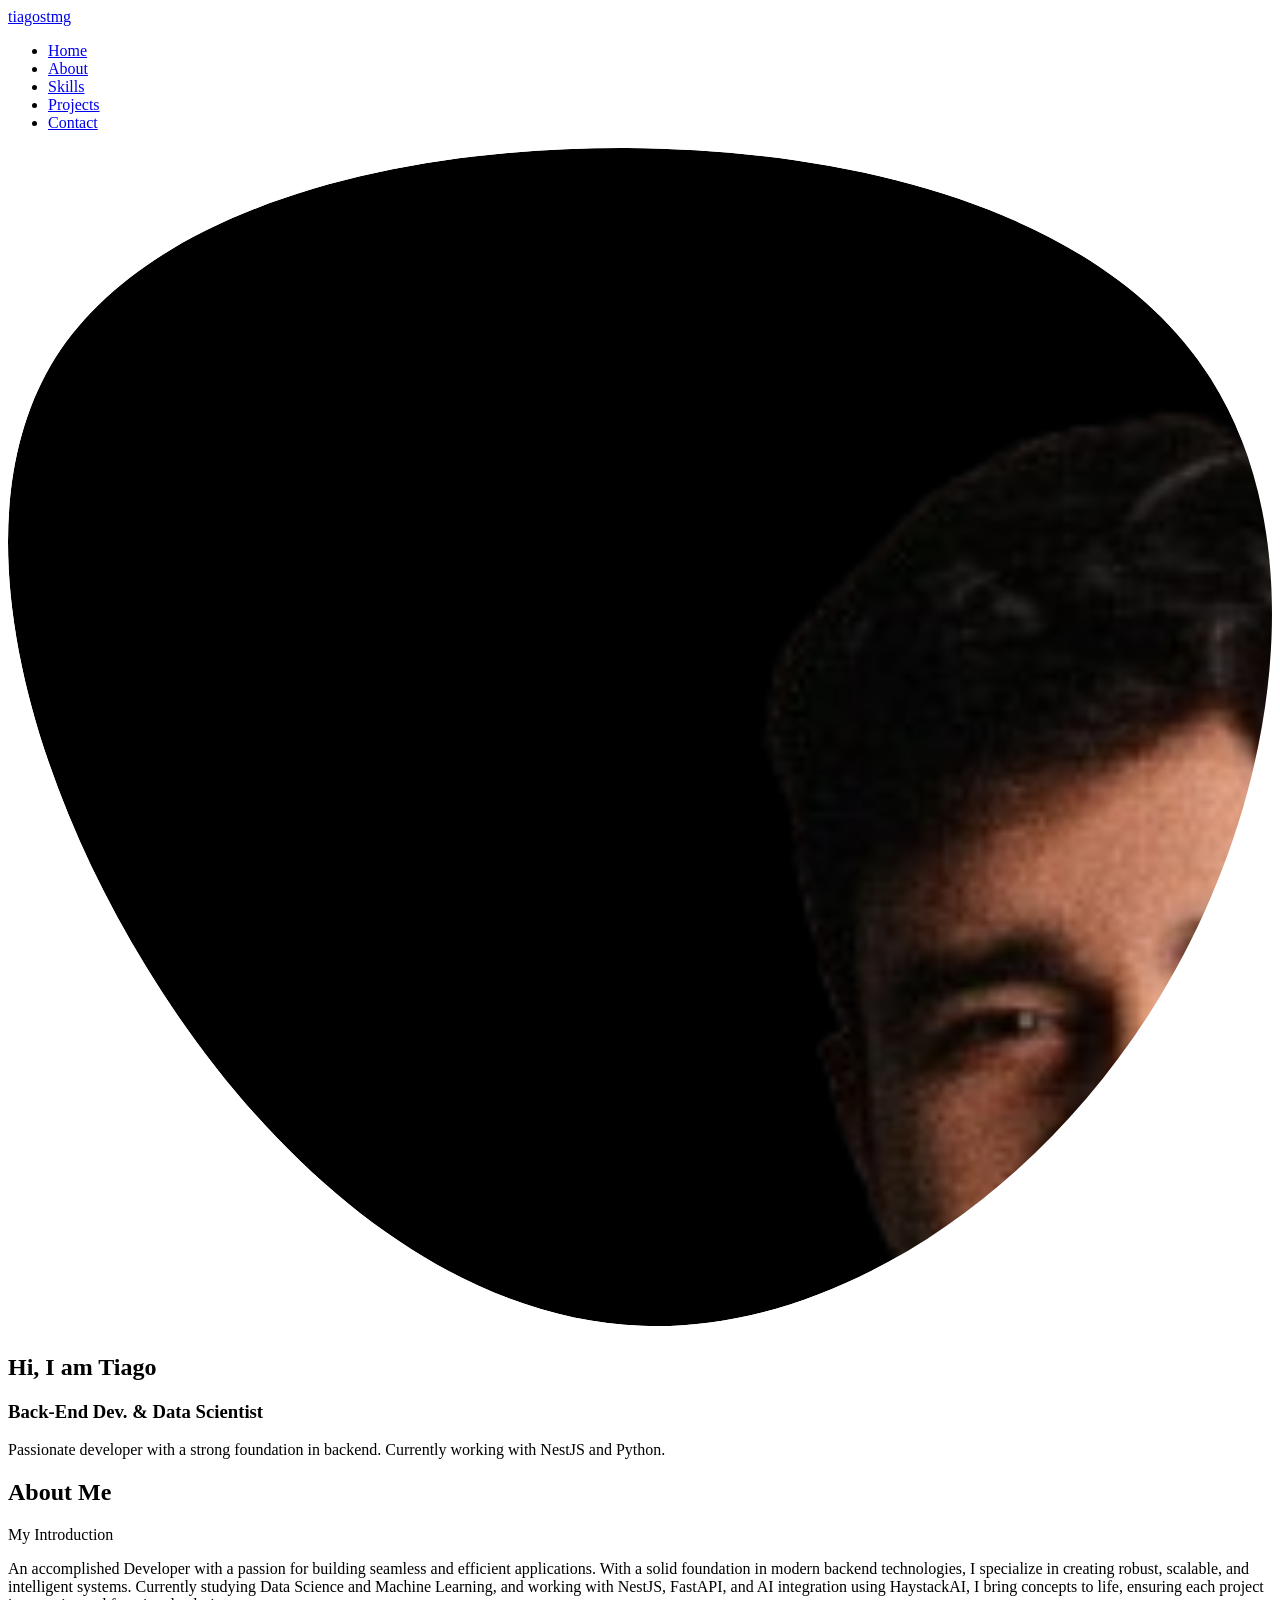
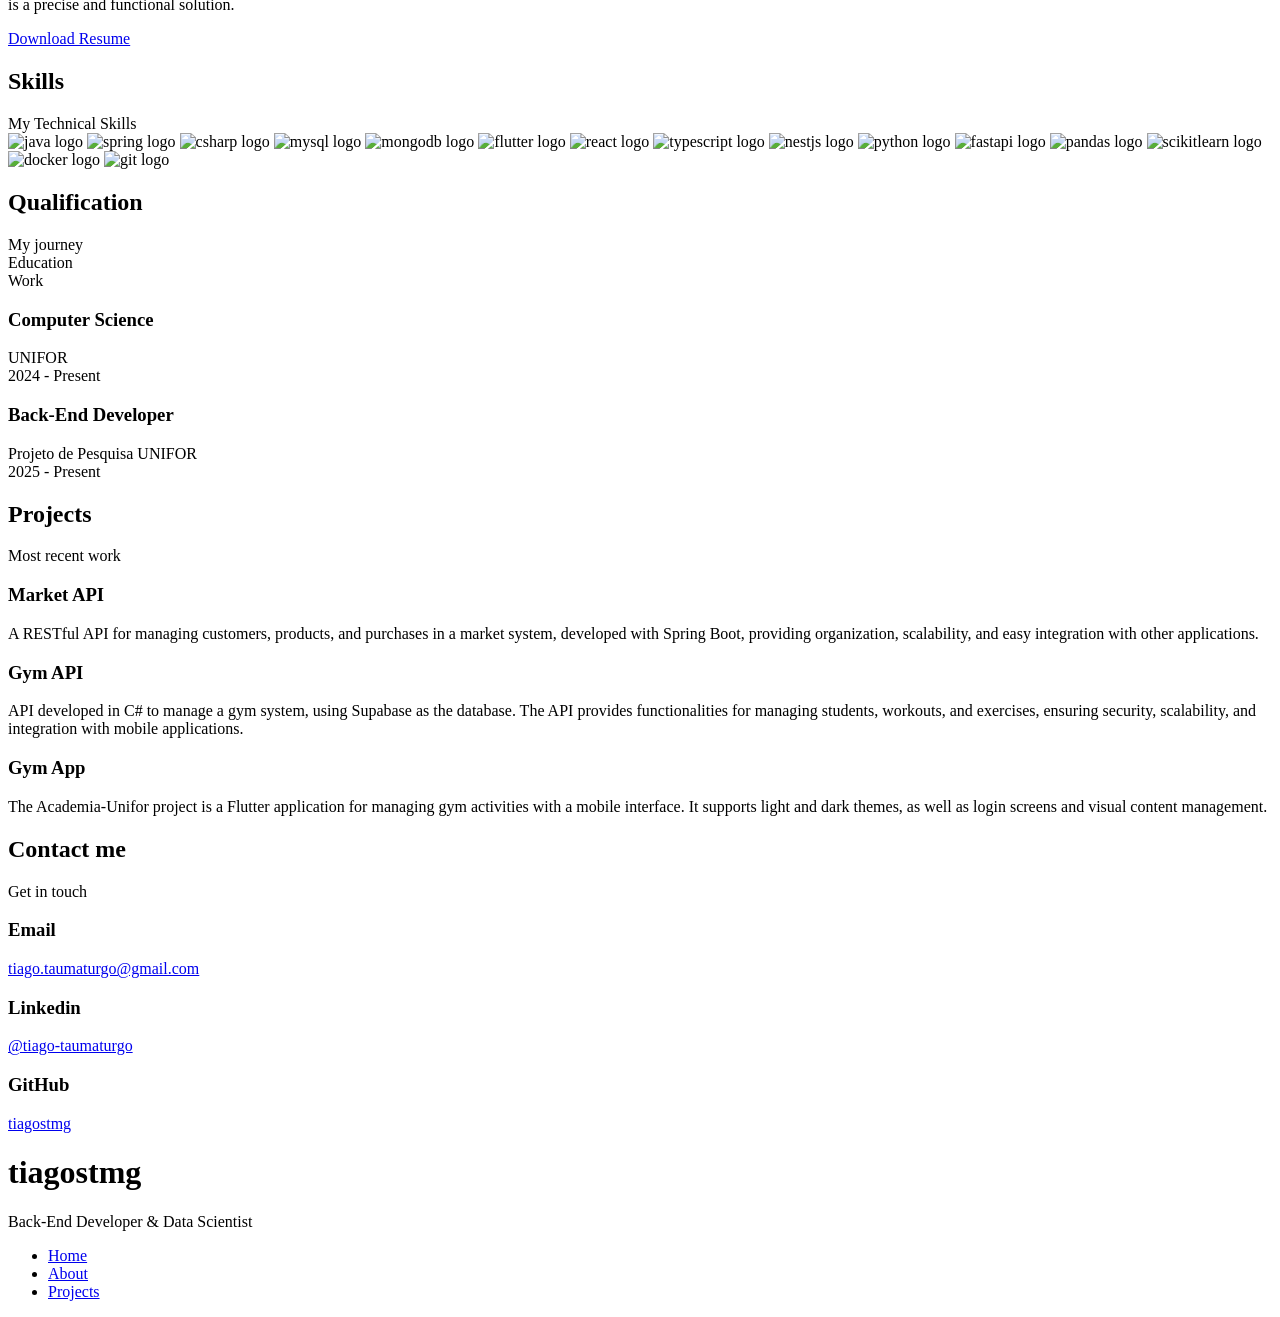
==== index.html @ a0575108 "." ====
<!DOCTYPE html>
<html lang="en">
  <head>
    <meta charset="UTF-8" />
    <meta name="viewport" content="width=device-width, initial-scale=1.0" />
    <title>Tiago Taumaturgo</title>
    <link rel="stylesheet" href="Libraries/swiper-bundle.min.css" />
    <link rel="stylesheet" href="css/style.css" />
    <link rel="icon" type="image/png" href="Assets/favicon-32x32.png" />
  </head>
  <body>
    <!-- header  -->
    <header class="header" id="header">
      <nav class="nav container">
        <a href="#" class="nav-logo">tiagostmg</a>

        <div class="nav-menu" id="nav-menu">
          <ul class="nav-list grid">
            <li class="nav-item">
              <a href="#home" class="nav-link">
                <div class="w-21-6">
                  <i class="fa-solid fa-house nav-icon"> </i>
                </div>

                Home</a
              >
            </li>
            <li class="nav-item">
              <a href="#about" class="nav-link">
                <div class="w-21-6">
                  <i class="fa-solid fa-user nav-icon"> </i>
                </div>

                About</a
              >
            </li>
            <li class="nav-item">
              <a href="#skills" class="nav-link">
                <div class="w-21-6">
                  <i class="fa-solid fa-file nav-icon"> </i>
                </div>

                Skills</a
              >
            </li>
            <li class="nav-item">
              <a href="#portfolio" class="nav-link">
                <div class="w-21-6">
                  <i class="fa-solid fa-image nav-icon"></i>
                </div>
                Projects</a
              >
            </li>
            <li class="nav-item">
              <a href="#contact" class="nav-link">
                <div class="w-21-6">
                  <i class="fa-solid fa-message nav-icon"></i>
                </div>
                Contact</a
              >
            </li>
          </ul>
          <i class="fa-solid fa-xmark nav-close" id="nav-close"></i>
        </div>

        <div class="nav-btns">
          <!-- theme btn  -->
          <div class="w-20-h-20">
            <i class="fa-regular fa-moon change-theme" id="theme-button"></i>
          </div>

          <div class="nav-toggle" id="nav-toggle">
            <i class="fa-solid fa-bars"></i>
          </div>
        </div>
      </nav>
    </header>

    <main class="main">
      <section class="home section" id="home">
        <div class="home-container container grid">
          <div class="home-content grid">
            <div class="home-social">
              <a
                href="https://www.linkedin.com/in/tiago-taumaturgo"
                target="_blank"
                class="home-social-icon"
              >
                <i class="fa-brands fa-linkedin-in"></i>
              </a>
              <!-- <a
                href="https://www.instagram.com/codehype_/"
                target="_blank"
                class="home-social-icon"
              >
                <i class="fa-brands fa-instagram"></i>
              </a> -->
              <a
                href="https://github.com/tiagostmg"
                target="_blank"
                class="home-social-icon"
              >
                <i class="fa-brands fa-github"></i>
              </a>
            </div>

            <div class="home-img">
              <svg
                class="home-blob"
                viewBox="0 0 200 187"
                xmlns="http://www.w3.org/2000/svg"
                xmlns:xlink="http://www.w3.org/1999/xlink"
              >
                <mask id="mask0" mask-type="alpha">
                  <path
                    d="M190.312 36.4879C206.582 62.1187 201.309 102.826 182.328 134.186C163.346 165.547 
        130.807 187.559 100.226 186.353C69.6454 185.297 41.0228 161.023 21.7403 129.362C2.45775 
        97.8511 -7.48481 59.1033 6.67581 34.5279C20.9871 10.1032 59.7028 -0.149132 97.9666 
        0.00163737C136.23 0.303176 174.193 10.857 190.312 36.4879Z"
                  />
                </mask>
                <g mask="url(#mask0)">
                  <path
                    d="M190.312 36.4879C206.582 62.1187 201.309 102.826 182.328 134.186C163.346 
        165.547 130.807 187.559 100.226 186.353C69.6454 185.297 41.0228 161.023 21.7403 
        129.362C2.45775 97.8511 -7.48481 59.1033 6.67581 34.5279C20.9871 10.1032 59.7028 
        -0.149132 97.9666 0.00163737C136.23 0.303176 174.193 10.857 190.312 36.4879Z"
                  />
                  <image
                    class="home-blob-img"
                    x="-25"
                    y="-5"
                    href="Assets/minha-foto.png"
                  />
                </g>
              </svg>
            </div>

            <div class="home-data">
              <h1 class="home-title">Hi, I am Tiago</h1>
              <h3 class="home-subtitle">Back-End Dev. & Data Scientist</h3>
              <p class="home-description">
                Passionate developer with a strong foundation in backend.
                Currently working with NestJS and Python.
              </p>
              <!-- <a href="#contact" class="button button-flex">
                Contact Me <i class="fa-regular fa-envelope button-icon"></i>
              </a> -->
            </div>
          </div>
          <!--  
          <div class="home-scroll">
            <a href="#about" class="home-scroll-button button-flex">
              <i class="fa-solid fa-computer-mouse home-scroll-mouse"></i>
              <img class="home-scroll-mouse" src="Assets/mouse.svg" alt="" />
              <span class="home-scroll-name">Scroll down</span>
              <i class="fa-solid fa-angles-down home-scroll-arrow"></i>
            </a>
          </div>
          -->
        </div>
      </section>

      <section class="about section" id="about">
        <h2 class="section-title">About Me</h2>
        <span class="section-subtitle">My Introduction</span>

        <div class="about-container container">
          <div class="about-data">
            <p class="about-description">
              An accomplished Developer with a passion for building seamless and
              efficient applications. With a solid foundation in modern backend
              technologies, I specialize in creating robust, scalable, and
              intelligent systems. Currently studying Data Science and Machine
              Learning, and working with NestJS, FastAPI, and AI integration
              using HaystackAI, I bring concepts to life, ensuring each project
              is a precise and functional solution.
            </p>

            <div class="about-buttons">
              <a
                download=""
                href="/Assets/Resume.pdf"
                class="button button-flex"
              >
                Download Resume<i
                  class="fa-solid fa-file-arrow-down button-icon"
                ></i>
              </a>
            </div>
          </div>
        </div>
      </section>

      <!-- skills and qualification  -->
      <section class="skills section" id="skills">
        <h2 class="section-title">Skills</h2>
        <span class="section-subtitle">My Technical Skills</span>
        <div class="skills-content container">
          <img
            src="https://cdn.jsdelivr.net/gh/devicons/devicon/icons/java/java-original.svg"
            class="skill-icon"
            alt="java logo"
            title="java"
          />
          <img
            src="https://cdn.jsdelivr.net/gh/devicons/devicon/icons/spring/spring-original.svg"
            class="skill-icon"
            alt="spring logo"
            title="spring"
          />
          <img
            src="https://cdn.jsdelivr.net/gh/devicons/devicon/icons/csharp/csharp-original.svg"
            class="skill-icon"
            alt="csharp logo"
            title="csharp"
          />
          <img
            src="https://cdn.jsdelivr.net/gh/devicons/devicon/icons/mysql/mysql-original.svg"
            class="skill-icon"
            alt="mysql logo"
            title="mysql"
          />
          <img
            src="https://cdn.jsdelivr.net/gh/devicons/devicon/icons/mongodb/mongodb-original.svg"
            class="skill-icon"
            alt="mongodb logo"
            title="mongodb"
          />
          <img
            src="https://cdn.jsdelivr.net/gh/devicons/devicon/icons/flutter/flutter-original.svg"
            class="skill-icon"
            alt="flutter logo"
            title="flutter"
          />
          <img
            src="https://cdn.jsdelivr.net/gh/devicons/devicon/icons/react/react-original.svg"
            class="skill-icon"
            alt="react logo"
            title="react"
          />
          <img
            src="https://cdn.jsdelivr.net/gh/devicons/devicon/icons/typescript/typescript-original.svg"
            class="skill-icon"
            alt="typescript logo"
            title="typescript"
          />
          <img
            src="https://cdn.jsdelivr.net/gh/devicons/devicon/icons/nestjs/nestjs-original.svg"
            class="skill-icon"
            alt="nestjs logo"
            title="nestjs"
          />
          <img
            src="https://cdn.jsdelivr.net/gh/devicons/devicon/icons/python/python-original.svg"
            class="skill-icon"
            alt="python logo"
            title="python"
          />
          <img
            src="https://cdn.jsdelivr.net/gh/devicons/devicon/icons/fastapi/fastapi-original.svg"
            class="skill-icon"
            alt="fastapi logo"
            title="fastapi"
          />
          <img
            src="https://cdn.jsdelivr.net/gh/devicons/devicon/icons/pandas/pandas-original.svg"
            class="skill-icon"
            alt="pandas logo"
            title="pandas"
          />
          <img
            src="https://cdn.jsdelivr.net/gh/devicons/devicon/icons/scikitlearn/scikitlearn-original.svg"
            class="skill-icon"
            alt="scikitlearn logo"
            title="scikitlearn"
          />
          <img
            src="https://cdn.jsdelivr.net/gh/devicons/devicon/icons/docker/docker-original.svg"
            class="skill-icon"
            alt="docker logo"
            title="docker"
          />
          <img
            src="https://cdn.jsdelivr.net/gh/devicons/devicon/icons/git/git-original.svg"
            class="skill-icon"
            alt="git logo"
            title="git"
          />
        </div>
      </section>
      <section class="qualification section">
        <h2 class="section-title">Qualification</h2>
        <span class="section-subtitle">My journey</span>

        <div class="qualification-container container">
          <div class="qualification-tabs">
            <div
              class="qualification-button button-flex qualification-active"
              data-target="#education"
            >
              <i class="fa-solid fa-graduation-cap qualification-icon"></i>
              Education
            </div>
            <div class="qualification-button button-flex" data-target="#work">
              <i class="fa-solid fa-briefcase qualification-icon"></i>
              Work
            </div>
          </div>

          <div class="qualification-section">
            <div
              class="qualification-content qualification-active"
              data-content
              id="education"
            >
              <!-- qualifi 1 -->
              <div class="qualification-data">
                <div>
                  <h3 class="qualification-title">Computer Science</h3>
                  <span class="qualification-subtitle">UNIFOR</span>
                  <div class="qualification-date">
                    <i class="fa-solid fa-calendar-days"></i>
                    2024 - Present
                  </div>
                </div>
                <div>
                  <span class="qualification-round"></span>
                  <!-- <span class="qualification-line"></span> -->
                </div>
              </div>

              <!-- qualifi 2 -->

              <!-- <div class="qualification-data">
                <div></div>

                <div>
                  <span class="qualification-round"></span>
                  <span class="qualification-line"></span>
                </div>

                <div>
                  <h3 class="qualification-title">
                    Full Stack Web Development
                  </h3>
                  <span class="qualification-subtitle">Udemy</span>
                  <div class="qualification-date">
                    <i class="fa-solid fa-calendar-days"></i>
                    2021 - 2022
                  </div>
                </div>
              </div> -->

              <!-- qualifi 3 -->

              <!-- <div class="qualification-data">
                <div>
                  <h3 class="qualification-title">Frontend Development</h3>
                  <span class="qualification-subtitle">Coursera</span>
                  <div class="qualification-date">
                    <i class="fa-solid fa-calendar-days"></i>
                    2021 - 2022
                  </div>
                </div>
                <div>
                  <span class="qualification-round"></span>
                  <span class="qualification-line"></span>
                </div>
              </div> -->

              <!-- qualifi 4 -->

              <!-- <div class="qualification-data">
                <div></div>
                <div>
                  <span class="qualification-round"></span>
                </div>
                <div>
                  <h3 class="qualification-title">Digital Marketing</h3>
                  <span class="qualification-subtitle">Google</span>
                  <div class="qualification-date">
                    <i class="fa-solid fa-calendar-days"></i>
                    2019 - 2020
                  </div>
                </div>
              </div> -->
            </div>

            <!-- qualific content 2  -->
            <div class="qualification-content" data-content id="work">
              <!-- qualifi 1 -->
              <div class="qualification-data">
                <div></div>
                <div>
                  <span class="qualification-round"></span>
                  <!-- <span class="qualification-line"></span> -->
                </div>
                <div>
                  <h3 class="qualification-title">Back-End Developer</h3>
                  <span class="qualification-subtitle"
                    >Projeto de Pesquisa UNIFOR</span
                  >
                  <div class="qualification-date">
                    <i class="fa-solid fa-calendar-days"></i>
                    2025 - Present
                  </div>
                </div>
              </div>

              <!-- qualifi 2 -->

              <!-- <div class="qualification-data">
                <div></div>

                <div>
                  <span class="qualification-round"></span>
                  <span class="qualification-line"></span>
                </div>

                <div>
                  <h3 class="qualification-title">Ui/Ux Designer</h3>
                  <span class="qualification-subtitle">Freelancer</span>
                  <div class="qualification-date">
                    <i class="fa-solid fa-calendar-days"></i>
                    2022 - Present
                  </div>
                </div>
              </div> -->

              <!-- qualifi 3 -->

              <!-- <div class="qualification-data">
                <div>
                  <h3 class="qualification-title">Content Creator</h3>
                  <span class="qualification-subtitle">YouTube</span>
                  <div class="qualification-date">
                    <i class="fa-solid fa-calendar-days"></i>
                    2019 - Present
                  </div>
                </div>
                <div>
                  <span class="qualification-round"></span>
                </div>
              </div> -->
            </div>
          </div>
        </div>
      </section>

      <!-- portfolio -->
      <section class="portfolio section" id="portfolio">
        <h2 class="section-title">Projects</h2>
        <span class="section-subtitle">Most recent work</span>

        <div class="portfolio-container container swiper-container">
          <div class="swiper-wrapper">
            <!-- project1  -->
            <div class="portfolio-content grid swiper-slide">
              <!-- <img src="Assets/project1.svg" alt="" class="portfolio-img" /> -->

              <div class="portfolio-data">
                <h3 class="portfolio-title">Market API</h3>
                <p class="portfolio-description">
                  A RESTful API for managing customers, products, and purchases
                  in a market system, developed with Spring Boot, providing
                  organization, scalability, and easy integration with other
                  applications.
                </p>
                <a
                  href="https://github.com/tiagostmg/api-mercado-springboot"
                  target="_blank"
                  class="home-social-icon"
                >
                  <i class="fa-brands fa-github" aria-hidden="true"></i>
                </a>
                <div class="h-30"></div>
              </div>
            </div>
            <!-- project2  -->
            <div class="portfolio-content grid swiper-slide">
              <!-- <img src="Assets/project2.svg" alt="" class="portfolio-img" /> -->

              <div class="portfolio-data">
                <h3 class="portfolio-title">Gym API</h3>
                <p class="portfolio-description">
                  API developed in C# to manage a gym system, using Supabase as
                  the database. The API provides functionalities for managing
                  students, workouts, and exercises, ensuring security,
                  scalability, and integration with mobile applications.
                </p>
                <a
                  href="https://github.com/rcacau/ApiAcademiaUnifor"
                  target="_blank"
                  class="home-social-icon"
                >
                  <i class="fa-brands fa-github" aria-hidden="true"></i>
                </a>
                <div class="h-30"></div>
              </div>
            </div>
            <!-- project3  -->
            <div class="portfolio-content grid swiper-slide">
              <!-- <img src="Assets/project3.svg" alt="" class="portfolio-img" /> -->

              <div class="portfolio-data">
                <h3 class="portfolio-title">Gym App</h3>
                <p class="portfolio-description">
                  The Academia-Unifor project is a Flutter application for
                  managing gym activities with a mobile interface. It supports
                  light and dark themes, as well as login screens and visual
                  content management.
                </p>
                <a
                  href="https://github.com/tiagostmg/academia-unifor"
                  target="_blank"
                  class="home-social-icon"
                >
                  <i class="fa-brands fa-github" aria-hidden="true"></i>
                </a>
                <div class="h-30"></div>
              </div>
            </div>
          </div>
          <div class="swiper-angles">
            <div class="swiper-button-next">
              <i class="fa-solid fa-angle-right swiper-icon"></i>
            </div>
            <div class="swiper-button-prev">
              <i class="fa-solid fa-angle-left swiper-icon"></i>
            </div>
          </div>
          <div class="swiper-pagination"></div>
        </div>
      </section>

      <!-- contact me  -->
      <section class="contact section" id="contact">
        <h2 class="section-title">Contact me</h2>
        <span class="section-subtitle">Get in touch</span>

        <div class="contact-container container grid">
          <div>
            <div class="contact-info">
              <i class="fa-regular fa-envelope contact-icon"></i>
              <div>
                <h3 class="contact-title">Email</h3>
                <a
                  href="mailto:tiago.taumaturgo@gmail.com"
                  target="_blank"
                  class="contact-subtitle"
                  >tiago.taumaturgo@gmail.com</a
                >
              </div>
            </div>
            <div class="contact-info">
              <i class="fa-brands fa-linkedin-in contact-icon"></i>
              <div>
                <h3 class="contact-title">Linkedin</h3>
                <a
                  class="contact-subtitle"
                  href="https://www.linkedin.com/in/tiago-taumaturgo/"
                  target="_blank"
                  >@tiago-taumaturgo</a
                >
              </div>
            </div>
            <div class="contact-info">
              <i class="fa-brands fa-github contact-icon"></i>
              <div>
                <h3 class="contact-title">GitHub</h3>
                <a
                  class="contact-subtitle"
                  href="https://www.github.com/tiagostmg/"
                  target="_blank"
                  >tiagostmg</a
                >
              </div>
            </div>
          </div>
        </div>
      </section>

      <!-- footer  -->
      <footer class="footer">
        <div class="footer-bg">
          <div class="footer-container grid">
            <div>
              <h1 class="footer-title">tiagostmg</h1>
              <span class="footer-subtitle"
                >Back-End Developer & Data Scientist</span
              >
            </div>
            <ul class="footer-links">
              <li>
                <a href="#home" class="footer-link">Home</a>
              </li>
              <li>
                <a href="#about" class="footer-link">About</a>
              </li>
              <li>
                <a href="#portfolio" class="footer-link">Projects</a>
              </li>
            </ul>

            <div class="footer-socials">
              <a
                href="https://www.linkedin.com/in/tiago-taumaturgo/"
                target="_blank"
                class="footer-social"
              >
                <i class="fa-brands fa-linkedin-in"></i>
              </a>
              <a
                href="https://github.com/tiagostmg"
                target="_blank"
                target="_blank"
                class="footer-social"
              >
                <i class="fa-brands fa-github"></i>
              </a>
            </div>
          </div>
          <!-- <p class="footer-copy">By Haris Ahmad - CodeHype</p> -->
        </div>
      </footer>
    </main>

    <a href="#home" class="scrollup" id="scroll-up">
      <i class="fa-solid fa-arrow-up scroll-up-icon"></i>
    </a>
    <script src="Libraries/swiper-bundle.min.js"></script>
    <script
      src="https://kit.fontawesome.com/9b634c15bd.js"
      crossorigin="anonymous"
    ></script>
    <script src="script.js"></script>
  </body>
</html>
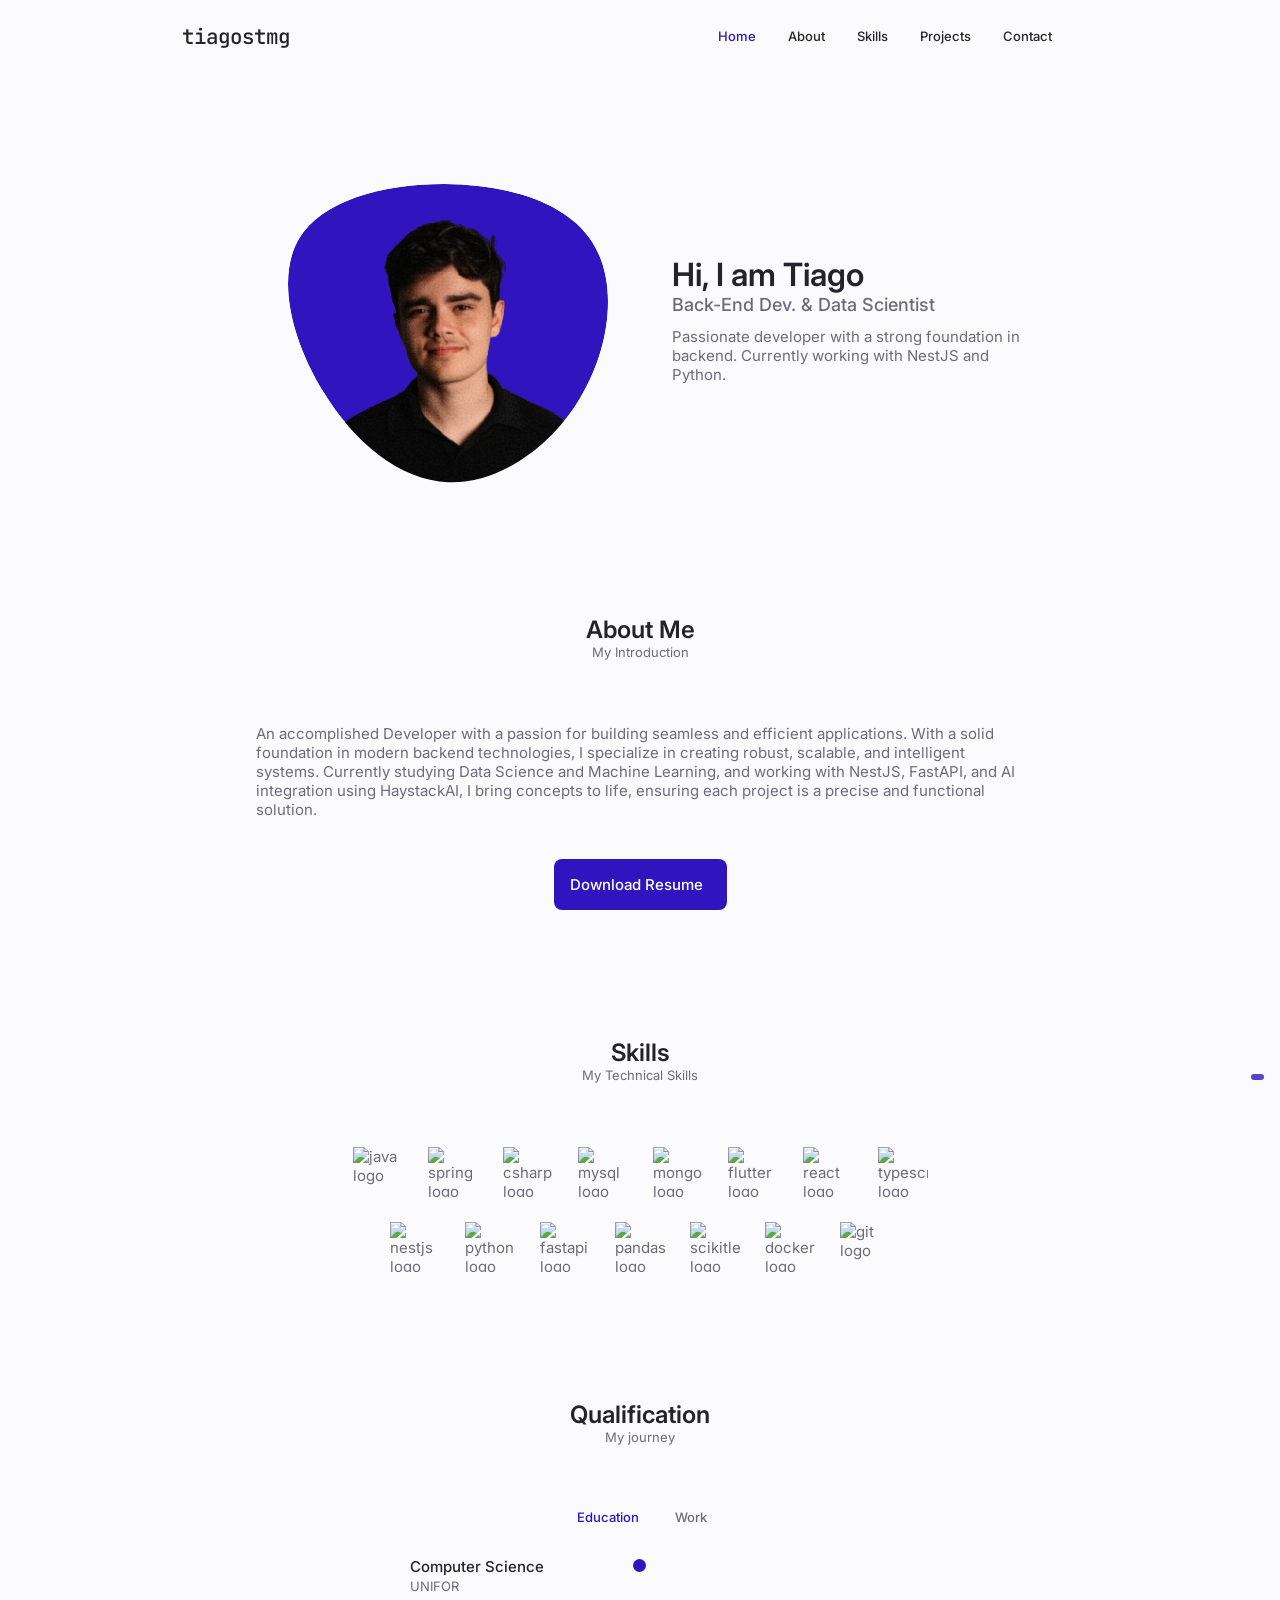
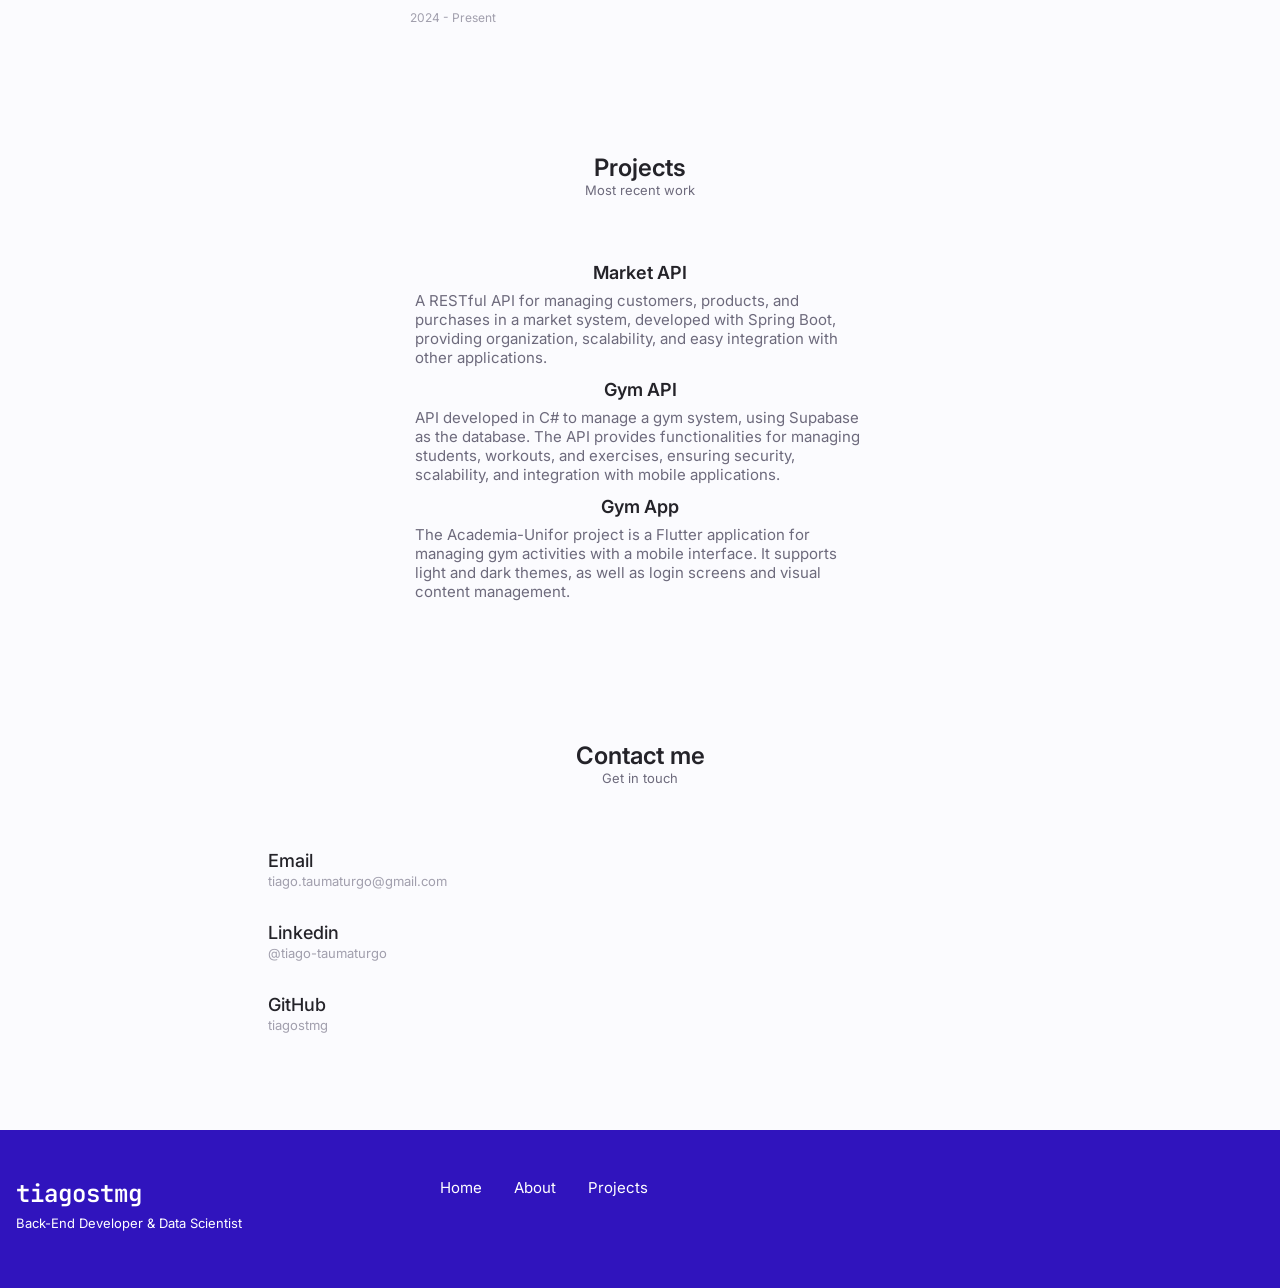
==== commit 357e6a32: "." ====
--- a/index.html
+++ b/index.html
@@ -4,8 +4,8 @@
     <meta charset="UTF-8" />
     <meta name="viewport" content="width=device-width, initial-scale=1.0" />
     <title>Tiago Taumaturgo</title>
+    <link rel="stylesheet" href="style.css" />
     <link rel="stylesheet" href="Libraries/swiper-bundle.min.css" />
-    <link rel="stylesheet" href="css/style.css" />
     <link rel="icon" type="image/png" href="Assets/favicon-32x32.png" />
   </head>
   <body>
@@ -180,7 +180,7 @@
             <div class="about-buttons">
               <a
                 download=""
-                href="/Assets/Resume.pdf"
+                href="/Assets/curriculo-tiago.pdf"
                 class="button button-flex"
               >
                 Download Resume<i
--- a/style.css
+++ b/style.css
@@ -0,0 +1,1262 @@
+@import url("https://fonts.googleapis.com/css2?family=Poppins:wght@400;500;600&display=swap");
+@import url("https://fonts.googleapis.com/css2?family=Inter:wght@400;500;600&display=swap");
+@import url("https://fonts.googleapis.com/css2?family=JetBrains+Mono:wght@400;500;600&display=swap");
+
+:root {
+  --header-height: 3rem;
+
+  --hue-color: 250;
+
+  --first-color: hsl(var(--hue-color), 81%, 41%);
+  --first-color-second: hsl(var(--hue-color), 60%, 70%);
+  --first-color-alt: hsl(var(--hue-color), 57%, 53%);
+  --first-color-lighter: hsl(var(--hue-color), 92%, 85%);
+  --title-color: hsl(var(--hue-color), 8%, 15%);
+  --text-color: hsl(var(--hue-color), 8%, 45%);
+  --text-color-light: hsl(var(--hue-color), 8%, 65%);
+  --input-color: hsl(var(--hue-color), 70%, 96%);
+  --body-color: hsl(var(--hue-color), 60%, 99%);
+  --container-color: #fff;
+  --scroll-bar-color: hsl(var(--hue-color), 12%, 90%);
+  --scroll-thumb-color: hsl(var(--hue-color), 12%, 80%);
+
+  --body-font: "Inter", "Poppins", sans-serif;
+  --big-font-size: 2rem;
+  --h1-font-size: 1.5rem;
+  --h2-font-size: 1.25rem;
+  --h3-font-size: 1.125rem;
+  --normal-font-size: 0.938rem;
+  --small-font-size: 0.813rem;
+  --smaller-font-size: 0.75rem;
+
+  --font-medium: 500;
+  --font-semi-bold: 600;
+
+  --margin-bottom-0-25: 0.25rem;
+  --margin-bottom-0-5: 0.5rem;
+  --margin-bottom-0-75: 0.75rem;
+  --margin-bottom-0-1: 1rem;
+  --margin-bottom-0-1-5: 1.5rem;
+  --margin-bottom-0-2: 2rem;
+  --margin-bottom-0-2-5: 2.5rem;
+  --margin-bottom-0-3: 3rem;
+
+  --z-tooltip: 10;
+  --z-fixed: 100;
+  --z-model: 100;
+
+  @media screen and (min-width: 968px) {
+    :root {
+      --big-font-size: 3rem;
+      --h1-font-size: 2.25rem;
+      --h2-font-size: 1.5rem;
+      --h3-font-size: 1.25rem;
+      --normal-font-size: 1rem;
+      --small-font-size: 0.873rem;
+      --smaller-font-size: 0.813rem;
+    }
+  }
+}
+
+/* dark color scheme  */
+body.dark-theme {
+  --first-color-second: hsl(var(--hue-color), 30%, 8%);
+  --title-color: hsl(var(--hue-color), 8%, 95%);
+  --text-color: hsl(var(--hue-color), 8%, 75%);
+  --input-color: hsl(var(--hue-color), 29%, 16%);
+  --body-color: hsl(var(--hue-color), 28%, 12%);
+  --container-color: hsl(var(--hue-color), 29%, 16%);
+  transition: 0.3s ease-in;
+}
+
+.nav-btns {
+  padding-left: 10px;
+  padding-right: 10px;
+  display: flex;
+  align-items: center;
+}
+.w-21-6 {
+  width: 21.6px;
+}
+.w-20-h-20 {
+  width: 20px;
+  height: 20px;
+  display: flex;
+  align-items: center;
+  justify-content: center;
+}
+h-30 {
+  height: 30px;
+}
+/* theme  */
+.change-theme {
+  font-size: 1.25rem;
+  color: var(--title-color);
+  margin-right: 1rem;
+  cursor: pointer;
+  transition: 0.3s ease-in;
+}
+
+.change-theme:hover {
+  color: var(--first-color);
+}
+
+/* theme transition  */
+.header,
+.footer-bg {
+  transition: 0.3s ease-in;
+}
+
+* {
+  box-sizing: border-box;
+  padding: 0;
+  margin: 0;
+}
+
+html {
+  scroll-behavior: smooth;
+}
+
+body {
+  margin: 0;
+  font-family: var(--body-font);
+  font-size: var(--normal-font-size);
+  background-color: var(--body-color);
+  color: var(--text-color);
+  transition: 0.3s ease-in;
+}
+
+h1,
+h2,
+h3,
+h4 {
+  color: var(--title-color);
+  font-weight: var(--font-semi-bold);
+}
+
+ul {
+  list-style: none;
+}
+
+a {
+  text-decoration: none;
+}
+
+img {
+  max-width: 100%;
+  height: auto;
+}
+
+/* resuable css class  */
+.section {
+  padding: 2rem 0 4rem;
+}
+
+.section-title {
+  font-size: var(--h1-font-size);
+}
+
+.section-subtitle {
+  display: block;
+  font-size: var(--small-font-size);
+  margin-bottom: var(--margin-bottom-0-3);
+}
+
+.section-title,
+.section-subtitle {
+  text-align: center;
+}
+
+/* layout  */
+.container {
+  max-width: 768px;
+  margin-left: var(--margin-bottom-0-1-5);
+  margin-right: var(--margin-bottom-0-1-5);
+}
+
+.grid {
+  display: grid;
+  gap: 1.5rem;
+}
+
+.header {
+  width: 100%;
+  position: fixed;
+  /* bottom: 0; */
+  left: 0;
+  z-index: var(--z-fixed);
+  background-color: var(--body-color);
+}
+
+.scroll-header {
+  box-shadow: 0 -1px 4px rgba(0, 0, 0, 0.15);
+}
+
+.nav {
+  max-width: 968px;
+  height: var(--header-height);
+  display: flex;
+  justify-content: space-between;
+  align-items: center;
+  padding: 0 1rem;
+}
+
+.nav-logo {
+  font-size: 1.3rem;
+  font-family: JetBrains Mono, monospace;
+  padding-left: 10px;
+}
+
+.nav-logo,
+.nav-toggle {
+  color: var(--title-color);
+  font-weight: var(--font-medium);
+}
+
+.nav-logo:hover {
+  color: var(--first-color);
+  transition: 0.2s ease-in;
+}
+
+.nav-toggle {
+  font-size: 1.1rem;
+  cursor: pointer;
+}
+
+.nav-toggle:hover {
+  color: var(--first-color);
+}
+
+@media screen and (max-width: 767px) {
+  .nav-menu {
+    position: fixed;
+    top: 0;
+    right: -100%;
+    width: 70vw;
+    max-width: 320px;
+    height: 100vh;
+    background-color: var(--body-color);
+    padding: 2rem 1.5rem 4rem;
+    box-shadow: -1px 0 4px rgba(0, 0, 0, 0.15);
+    border-radius: 1.5rem 0 0 1.5rem;
+    transition: right 0.3s;
+    z-index: var(--z-fixed);
+  }
+  .show-menu {
+    right: 0;
+  }
+  .nav-close {
+    top: 1.3rem;
+    right: 1.3rem;
+    bottom: auto;
+    position: absolute;
+  }
+  .nav-list {
+    flex-direction: column;
+    gap: 2rem;
+    margin-top: 4rem;
+  }
+}
+
+.nav-list {
+  grid-template-columns: repeat(3, 1fr);
+  gap: 2rem;
+}
+
+.nav-link {
+  display: flex;
+  flex-direction: column;
+  align-items: center;
+  font-size: var(--small-font-size);
+  color: var(--title-color);
+  font-weight: var(--font-medium);
+}
+
+.nav-link:hover {
+  color: var(--first-color);
+  transition: 0.2s ease-in;
+}
+
+.nav-icon {
+  font-size: 1.2rem;
+}
+
+.nav-close {
+  position: absolute;
+  right: 1.3rem;
+  bottom: 0.5rem;
+  font-size: 1.5rem;
+  cursor: pointer;
+  color: var(--first-color);
+}
+.nav-close:hover {
+  color: var(--first-color-alt);
+}
+
+.show-menu {
+  bottom: 0;
+}
+
+.active-link {
+  color: var(--first-color);
+}
+
+.home-container {
+  gap: 1rem;
+}
+
+.home-content {
+  grid-template-columns: 0.5fr 3fr;
+  padding-top: 3.5rem;
+  align-items: center;
+}
+
+.home-social {
+  display: grid;
+  grid-template-columns: max-content;
+  row-gap: 1rem;
+}
+
+.home-social-icon {
+  font-size: 1.25rem;
+  color: var(--first-color);
+}
+
+.home-social-icon:hover {
+  color: var(--first-color-alt);
+  transition: 0.2s ease-in;
+}
+
+.home-blob {
+  width: 200px;
+  fill: var(--first-color);
+}
+
+.home-blob-img {
+  width: 240px;
+}
+
+.home-data {
+  grid-column: 1/3;
+}
+
+.home-title {
+  font-size: var(--big-font-size);
+}
+
+.home-subtitle {
+  font-size: var(--h3-font-size);
+  color: var(--text-color);
+  font-weight: var(--font-medium);
+  margin-bottom: var(--margin-bottom-0-75);
+}
+
+.home-description {
+  margin-bottom: var(--margin-bottom-0-2);
+}
+
+.home-scroll {
+  /* display: none; */
+}
+
+.home-scroll-button {
+  color: var(--first-color);
+  transition: 0.3s;
+}
+
+.home-scroll-button:hover {
+  transform: translateY(0.25rem);
+}
+
+.home-scroll-mouse {
+  margin-right: 0.125rem;
+  width: 24px;
+}
+
+.home-scroll-name {
+  font-size: var(--small-font-size);
+  color: var(--title-color);
+  font-weight: var(--font-medium);
+  margin-right: var(--margin-bottom-0-25);
+}
+
+.home-scroll-arrow {
+  font-size: 1rem;
+}
+
+/* buttons  */
+.button {
+  display: inline-block;
+  background-color: var(--first-color);
+  color: #fff;
+  padding: 1rem;
+  border-radius: 0.5rem;
+  font-weight: var(--font-medium);
+}
+.button:hover {
+  background-color: var(--first-color-alt);
+  transition: 0.2s ease-in;
+}
+
+.button-icon {
+  font-size: 1.25rem;
+  margin-left: var(--margin-bottom-0-5);
+  transition: 0.3s;
+}
+
+.button-flex {
+  display: inline-flex;
+  align-items: center;
+}
+
+.button-small {
+  padding: 0.75rem 1rem;
+}
+
+.button-white {
+  background-color: #fff;
+  color: var(--first-color);
+}
+.button-white:hover {
+  background-color: #f1f1f1;
+}
+.button-link {
+  padding: 0;
+  background-color: transparent;
+  color: var(--first-color-alt);
+}
+
+.button-link:hover {
+  background-color: transparent;
+  color: #5b0888;
+}
+
+/* about  */
+
+.about-description {
+  text-align: center;
+  margin-bottom: var(--margin-bottom-0-2-5);
+}
+
+.about-info {
+  display: flex;
+  justify-content: space-evenly;
+  margin-bottom: var(--margin-bottom-0-2-5);
+}
+
+.about-info-title {
+  font-size: var(--h2-font-size);
+  font-weight: var(--font-semi-bold);
+  color: #713abe;
+}
+
+.about-info-name {
+  font-size: var(--smaller-font-size);
+}
+
+.about-info-title,
+.about-info-name {
+  display: block;
+  text-align: center;
+}
+
+.about-buttons {
+  display: flex;
+  justify-content: center;
+}
+
+/* skills  */
+.skills-content {
+  display: flex;
+  flex-wrap: wrap;
+  justify-content: center; /* centraliza horizontalmente */
+  align-items: center; /* centraliza verticalmente na linha */
+  gap: 25px; /* espaço entre ícones */
+  width: 100%;
+  /* margin: 20px auto;       */
+}
+
+/* centraliza especificamente quando .skills-content também usa .container */
+.skills-content.container {
+  margin-left: auto;
+  margin-right: auto;
+  max-width: 650px;
+  padding-left: 30px;
+  padding-right: 30px;
+}
+
+/* padrão para os ícones (consistente) */
+.skill-icon {
+  width: 50px;
+  height: 50px;
+  object-fit: contain;
+  display: block; /* evita gaps de baseline */
+  transition: transform 0.18s ease;
+}
+.skill-icon:hover {
+  transform: scale(1.08);
+}
+
+.skills-name {
+  padding: 0.8rem 1.25rem;
+  margin-bottom: 1rem;
+  margin-right: 1rem;
+  font-size: var(--small-font-size);
+  background: var(--first-color-lighter);
+  border-radius: 5px;
+  font-weight: 600;
+  color: var(--title-color);
+  transition: 0.3s ease;
+}
+
+.skills-name:hover {
+  background-color: var(--first-color-alt);
+}
+
+/* qualifi  */
+
+.qualification-tabs {
+  display: flex;
+  justify-content: space-evenly;
+  margin-bottom: var(--margin-bottom-0-2);
+}
+
+.qualification-button {
+  font-size: var(--small-font-size);
+  font-weight: var(--font-medium);
+  cursor: pointer;
+  color: hsl(var(--hue-color), 8%, 45%);
+}
+
+.qualification-button:hover {
+  color: var(--first-color-second);
+  transition: 0.2s ease-in;
+}
+
+.qualification-icon {
+  font-size: 1.25rem;
+  margin-right: var(--margin-bottom-0-25);
+}
+
+.qualification-data {
+  display: grid;
+  grid-template-columns: 1fr max-content 1fr;
+  column-gap: 1.5rem;
+}
+
+.qualification-title {
+  font-size: var(--normal-font-size);
+  font-weight: var(--font-medium);
+}
+
+.qualification-subtitle {
+  display: inline-block;
+  font-size: var(--small-font-size);
+  margin-bottom: var(--margin-bottom-0-1);
+}
+
+.qualification-date {
+  font-size: var(--smaller-font-size);
+  color: var(--text-color-light);
+}
+
+.qualification-round {
+  display: inline-block;
+  width: 13px;
+  height: 13px;
+  background-color: var(--first-color);
+  border-radius: 50%;
+}
+
+.qualification-line {
+  display: block;
+  width: 1px;
+  height: 100%;
+  background-color: var(--first-color);
+  transform: translate(6px, -7px);
+}
+
+.qualification [data-content] {
+  display: none;
+}
+
+.qualification-active[data-content] {
+  display: block;
+}
+
+.qualification-button.qualification-active {
+  color: var(--first-color);
+}
+
+/* services  */
+.services-container {
+  gap: 1.5rem;
+  grid-template-columns: repeat(2, 1fr);
+}
+
+.services-content {
+  position: relative;
+  background-color: var(--container-color);
+  padding: 3.5rem 0.5rem 1.25rem 1.5rem;
+  border-radius: 0.25rem;
+  box-shadow: 0 2px 4px rgba(0, 0, 0, 0.15);
+  transition: 0.3s;
+}
+
+.services-content:hover {
+  box-shadow: 0 4px 8px rgba(0, 0, 0, 0.15);
+}
+
+.services-icon {
+  display: block;
+  font-size: 1.5rem;
+  color: var(--first-color);
+  margin-bottom: var(--margin-bottom-0-1);
+}
+
+.services-title {
+  font-size: var(--h3-font-size);
+  margin-bottom: var(--margin-bottom-0-1);
+  font-weight: var(--font-medium);
+}
+
+.services-button {
+  cursor: pointer;
+  font-size: var(--small-font-size);
+}
+
+.services-button:hover .button-icon {
+  transform: translateX(0.25rem);
+}
+
+.services-box {
+  position: fixed;
+  top: 0;
+  left: 0;
+  bottom: 0;
+  right: 0;
+  background-color: rgba(0, 0, 0, 0.5);
+  display: flex;
+  align-items: center;
+  justify-content: center;
+  padding: 0 1rem;
+  z-index: var(--z-model);
+  opacity: 0;
+  visibility: hidden;
+  transition: 0.3s;
+}
+
+.services-box-content {
+  position: relative;
+  background-color: var(--container-color);
+  padding: 1.5rem;
+  border-radius: 0.5rem;
+}
+
+.services-box-services {
+  row-gap: 1rem;
+}
+
+.services-box-list {
+  display: flex;
+}
+
+.services-box-title {
+  font-size: var(--h3-font-size);
+  font-weight: var(--font-medium);
+  margin-bottom: var(--margin-bottom-0-1-5);
+}
+
+.services-box-close {
+  position: absolute;
+  top: 1rem;
+  right: 1rem;
+  font-size: 1.5rem;
+  color: var(--first-color);
+  cursor: pointer;
+}
+
+.services-list-icon {
+  color: var(--first-color);
+  margin-top: 0.25rem;
+  margin-right: var(--margin-bottom-0-25);
+}
+
+.active-box {
+  opacity: 1;
+  visibility: visible;
+}
+
+/* projects  */
+.portfolio-container {
+  overflow: initial;
+}
+
+.portfolio-content {
+  display: flex;
+  flex-direction: column;
+  align-items: center;
+  justify-content: center;
+  padding: 0 1.5rem;
+  height: 100%;
+}
+
+.portfolio-data {
+  display: flex;
+  flex-direction: column;
+  align-items: center;
+  justify-content: center;
+  max-width: 50vh;
+}
+
+.portfolio-img {
+  width: 265px;
+  border-radius: 0.5rem;
+  justify-self: center;
+}
+
+.portfolio-title {
+  font-size: var(--h3-font-size);
+  margin-bottom: var(--margin-bottom-0-5);
+}
+
+.portfolio-description {
+  margin-bottom: var(--margin-bottom-0-75);
+}
+
+.portfolio-button:hover .button-icon {
+  transform: translateX(0.25rem);
+}
+/* projects  */
+
+.swiper-button-prev::after,
+.swiper-button-next::after {
+  content: "";
+}
+
+.swiper-icon {
+  font-size: 1.25rem;
+  color: var(--first-color);
+}
+
+.swiper-button-prev {
+  left: -0.5rem;
+}
+
+.swiper-button-next {
+  right: -0.5rem;
+}
+
+.swiper-container-horizontal > .swiper-pagination-bullets {
+  bottom: -2.5rem;
+}
+
+.swiper-angles {
+  position: relative;
+  bottom: 170px;
+}
+
+.project {
+  text-align: center;
+}
+
+.project-bg {
+  background-color: var(--first-color-second);
+  padding-top: 3rem;
+}
+
+.project-title {
+  font-size: var(--h2-font-size);
+  margin-bottom: var(--margin-bottom-0-75);
+}
+
+.project-description {
+  margin-bottom: var(--margin-bottom-0-1-5);
+}
+
+.project-title,
+.project-description {
+  color: #fff;
+}
+
+.project-img {
+  width: 232px;
+  justify-self: center;
+}
+
+/* testimonial  */
+.testimonial-data,
+.testimonial-header {
+  display: flex;
+}
+
+.testimonial-data {
+  justify-content: space-between;
+  margin-bottom: var(--margin-bottom-0-1);
+}
+
+.testimonial-img {
+  width: 60px;
+  height: 60px;
+  border-radius: 50%;
+  margin-right: var(--margin-bottom-0-75);
+}
+
+.testimonial-name {
+  font-size: var(--h3-font-size);
+  font-weight: var(--font-medium);
+}
+
+.testimonial-client {
+  font-size: var(--small-font-size);
+  color: var(--text-color-light);
+}
+
+.testimonial-description {
+  margin-bottom: var(--margin-bottom-0-2-5);
+}
+
+.testimonial-icon {
+  color: var(--first-color);
+}
+
+.swiper-container .swiper-pagination-testimonial {
+  bottom: 0;
+}
+/* contact section  */
+.contact-container {
+  row-gap: 3rem;
+}
+
+.contact-info {
+  display: flex;
+  margin-bottom: var(--margin-bottom-0-2);
+}
+
+.contact-icon {
+  font-size: 1.5rem;
+  color: var(--first-color);
+  margin-right: var(--margin-bottom-0-75);
+  margin-top: 15px;
+}
+
+.contact-title {
+  font-size: var(--h3-font-size);
+  font-weight: var(--font-medium);
+}
+
+.contact-subtitle {
+  font-size: var(--small-font-size);
+  color: var(--text-color-light);
+}
+
+/* footer   */
+.footer {
+  padding-top: 2rem;
+  margin: 0;
+}
+
+.footer-container {
+  row-gap: 3.5rem;
+}
+
+.footer-bg {
+  background-color: var(--first-color);
+  padding: 2rem 1rem 3rem;
+}
+
+.footer-title {
+  font-size: var(--h1-font-size);
+  margin-bottom: var(--margin-bottom-0-25);
+  font-family: JetBrains Mono, monospace;
+}
+
+.footer-subtitle {
+  font-size: var(--small-font-size);
+}
+
+.footer-links {
+  display: flex;
+  flex-direction: column;
+  row-gap: 1.5rem;
+}
+.footer-link {
+  /* hii  */
+}
+.footer-link:hover {
+  color: var(--first-color-lighter);
+  transition: 0.2s ease-in;
+}
+
+.footer-social {
+  font-size: 1.25rem;
+  margin-right: var(--margin-bottom-0-1-5);
+}
+
+.footer-social:hover {
+  color: var(--first-color-lighter);
+  transition: 0.2s ease-in;
+}
+
+.footer-copy {
+  font-size: var(--smaller-font-size);
+  text-align: center;
+  color: var(--text-color-light);
+  margin-top: var(--margin-bottom-0-3);
+}
+
+.footer-title,
+.footer-subtitle,
+.footer-link,
+.footer-social {
+  color: #fff;
+}
+
+.scrollup {
+  position: fixed;
+  right: 1rem;
+  bottom: -20%;
+  /* TODO */
+  background-color: var(--first-color);
+  opacity: 0.8;
+  padding: 0.2rem 0.4rem;
+  border-radius: 0.4rem;
+  z-index: var(--z-tooltip);
+  transition: 0.4s;
+}
+
+.scrollup:hover {
+  background-color: var(--first-color-alt);
+}
+
+.scroll-up-icon {
+  font-size: 1.25rem;
+  color: #fff;
+}
+
+.show-scroll {
+  bottom: 5rem;
+}
+
+/* scroll thumb and bar  */
+::-webkit-scrollbar {
+  width: 0.6rem;
+  background-color: var(--scroll-bar-color);
+  border-radius: 0.5rem;
+}
+
+::-webkit-scrollbar-thumb {
+  background-color: var(--scroll-thumb-color);
+  border-radius: 0.5rem;
+}
+
+/* media queries  */
+/* small devices */
+@media screen and (max-width: 350px) {
+  .container {
+    margin-left: var(--margin-bottom-0-1);
+    margin-right: var(--margin-bottom-0-1);
+  }
+
+  .nav-menu {
+    padding: 2rem 0.25rem 4rem;
+  }
+
+  .nav-list {
+    column-gap: 0;
+  }
+
+  .home-content {
+    grid-template-columns: 0.25fr 3fr;
+  }
+
+  .home-blob {
+    width: 180px;
+  }
+
+  .skills-name {
+    font-size: var(--small-font-size);
+  }
+
+  .qualification-data {
+    gap: 0.5rem;
+  }
+
+  .services-container {
+    grid-template-columns: max-content;
+    justify-content: center;
+  }
+
+  .services-content {
+    padding-right: 3.5rem;
+  }
+
+  .services-box {
+    padding: 0 0.5rem;
+  }
+
+  .project-img {
+    width: 200px;
+  }
+
+  .testimonial-data,
+  .testimonial-header {
+    flex-direction: column;
+    align-items: center;
+  }
+
+  .testimonial-img {
+    margin-right: 0;
+    margin-bottom: var(--margin-bottom-0-25);
+  }
+
+  .testimonial-data,
+  .testimonial-description {
+    text-align: center;
+  }
+}
+
+/* medium devices */
+@media screen and (min-width: 568px) {
+  .home-content {
+    grid-template-columns: max-content 1fr 1fr;
+  }
+
+  .home-data {
+    grid-column: initial;
+  }
+
+  .home-blob-img {
+    order: 1;
+    justify-self: center;
+  }
+
+  .about-container {
+    margin-left: 10vh;
+    margin-right: 10vh;
+  }
+
+  .skills-container,
+  .portfolio-content,
+  .project-container,
+  .contact-container,
+  .footer-container {
+    grid-template-columns: repeat(2, 1fr);
+  }
+
+  .qualification-section {
+    display: grid;
+    grid-template-columns: 0.6fr;
+    justify-content: center;
+  }
+}
+
+@media screen and (min-width: 768px) {
+  .container {
+    margin-left: auto;
+    margin-right: auto;
+  }
+
+  body {
+    margin: 0;
+  }
+
+  .section {
+    padding: 6rem 0 2rem;
+  }
+
+  .section-subtitle {
+    margin-bottom: 4rem;
+  }
+
+  .header {
+    top: 0;
+    bottom: initial;
+  }
+
+  .main {
+    padding: 0 1rem;
+  }
+  .header,
+  .footer-container {
+    padding: 0;
+  }
+
+  .nav {
+    height: calc(var(--header-height) + 1.5rem);
+    column-gap: 1rem;
+  }
+
+  .nav-icon,
+  .nav-toggle,
+  .nav-close {
+    display: none !important;
+  }
+
+  .nav-list {
+    display: flex;
+    column-gap: 2rem;
+  }
+
+  .nav-menu {
+    margin-left: auto;
+  }
+
+  .change-theme {
+    margin: 0;
+  }
+
+  .home-content {
+    padding-top: 5.5rem;
+    column-gap: 2rem;
+  }
+
+  .home-blob {
+    width: 270px;
+  }
+  .home-scroll {
+    display: block;
+  }
+  .home-scroll-button {
+    margin-left: 3rem;
+  }
+
+  /* .about-container {
+    column-gap: 5rem;
+  } */
+
+  .about-img {
+    width: 350px;
+  }
+
+  .about-description {
+    text-align: initial;
+  }
+
+  .about-info {
+    justify-content: space-between;
+  }
+
+  .about-buttons {
+    justify-content: center;
+  }
+
+  .qualification-tabs {
+    justify-content: center;
+  }
+
+  .qualification-button {
+    margin: 0 var(--margin-bottom-0-1);
+  }
+
+  .qualification {
+    grid-template-columns: 0.5fr;
+  }
+
+  .services-container {
+    grid-template-columns: repeat(3, 218px);
+    justify-content: center;
+  }
+
+  .services-icon {
+    font-size: 2rem;
+  }
+
+  .services-content {
+    padding: 6rem 0 2rem 2.5rem;
+  }
+
+  .services-box-content {
+    width: 450px;
+  }
+
+  .portfolio-img {
+    width: 320px;
+  }
+
+  .portfolio-content {
+    align-items: center;
+  }
+
+  .project {
+    text-align: inherit;
+  }
+
+  .project-bg {
+    background: none;
+  }
+
+  .project-container {
+    background-color: var(--first-color-second);
+    border-radius: 1rem;
+    padding: 3rem 2.5rem 0;
+    grid-template-columns: 1fr max-content;
+    column-gap: 3rem;
+  }
+
+  .project-data {
+    padding-top: 0.8rem;
+  }
+
+  .footer-container {
+    grid-template-columns: repeat(3, 1fr);
+  }
+
+  .footer-bg {
+    padding: 3rem 1rem 3.5rem;
+  }
+
+  .footer-links {
+    flex-direction: row;
+    column-gap: 2rem;
+  }
+
+  .footer-social {
+    justify-self: flex-end;
+  }
+
+  .footer-copy {
+    margin-top: 4.5rem;
+  }
+}
+
+/* large devices */
+@media screen and (min-width: 1024px) {
+  .header,
+  .main,
+  .footer-container {
+    padding: 0;
+  }
+
+  .home-blob {
+    width: 320px;
+  }
+
+  .home-social {
+    transform: translateX(-6rem);
+  }
+
+  .services-container {
+    grid-template-columns: repeat(3, 238px);
+  }
+
+  .portfolio-content {
+    column-gap: 5rem;
+  }
+
+  .swiper-icon {
+    font-size: 3.5rem;
+  }
+
+  .swiper-button-prev {
+    left: -3.5rem;
+  }
+
+  .swiper-button-next {
+    right: -3.5rem;
+  }
+
+  .swiper-container-horizontal > .swiper-pagination-bullets {
+    bottom: -4.5rem;
+  }
+}
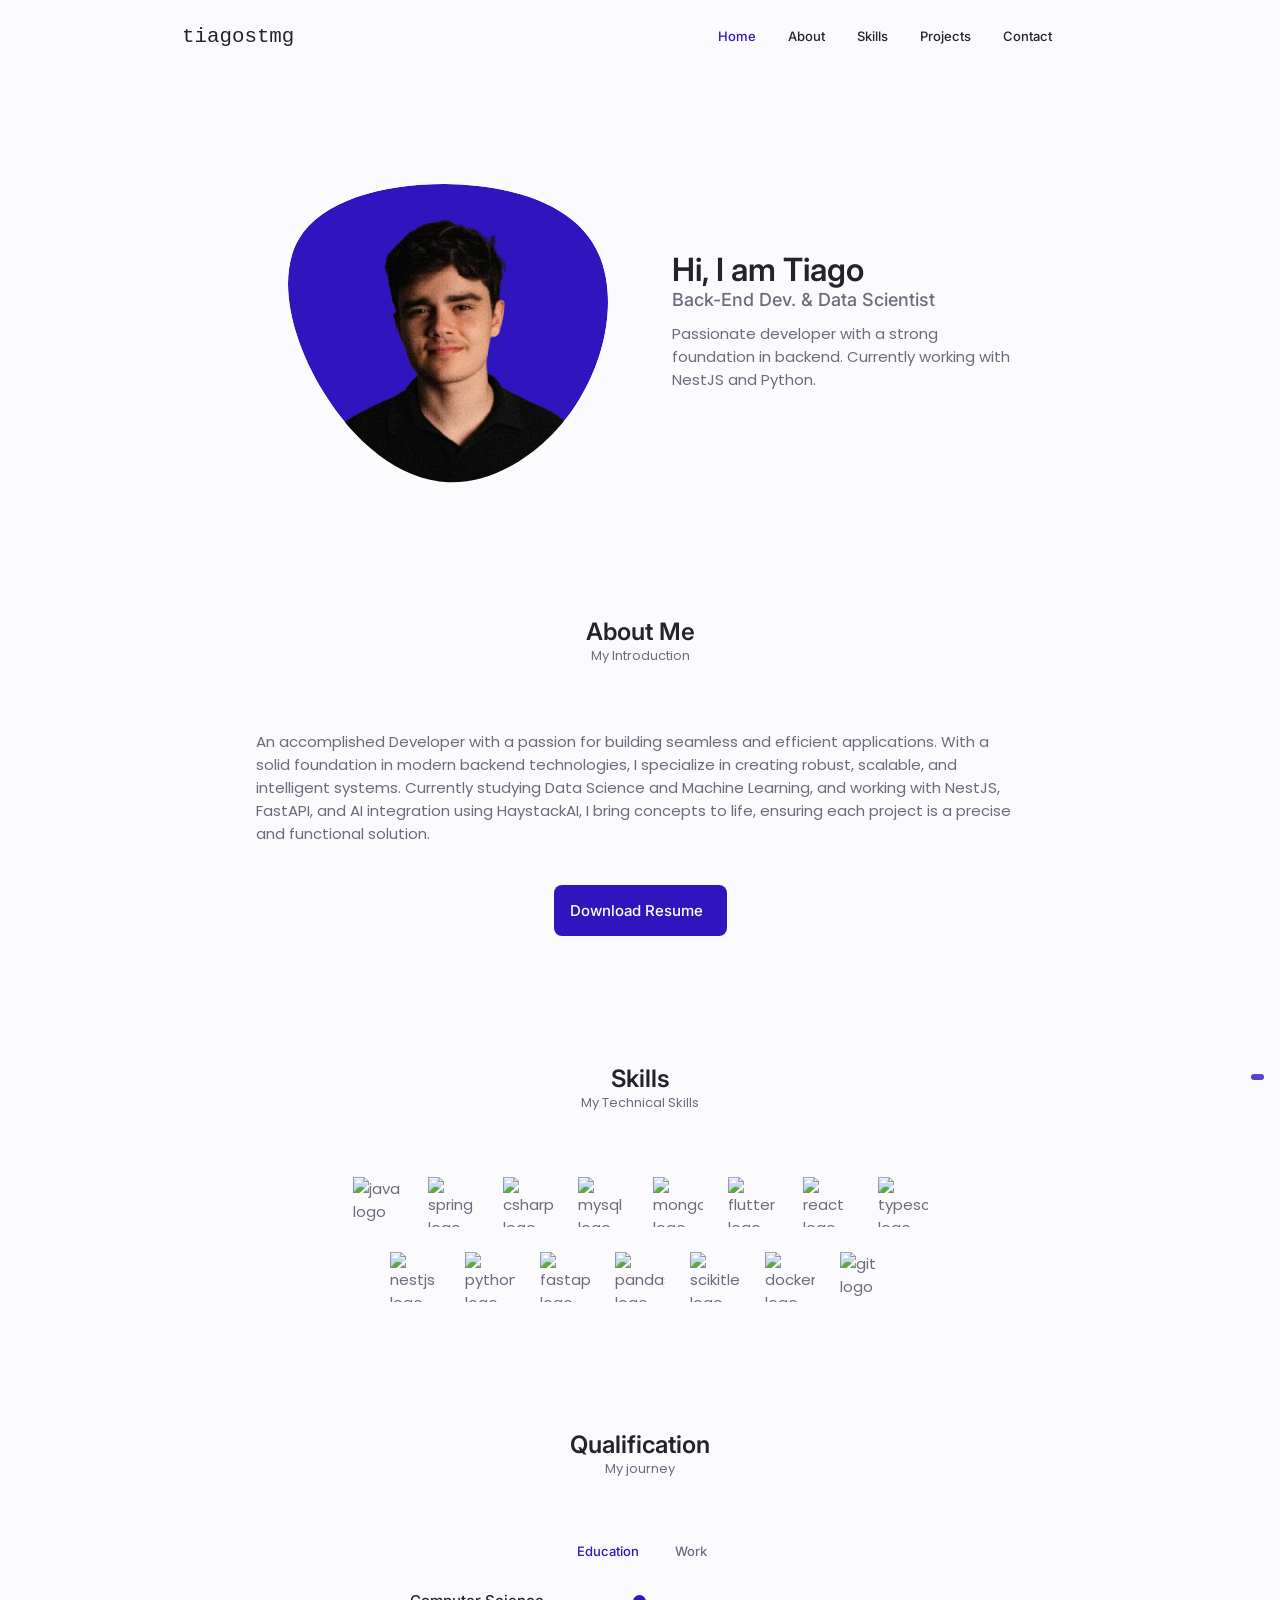
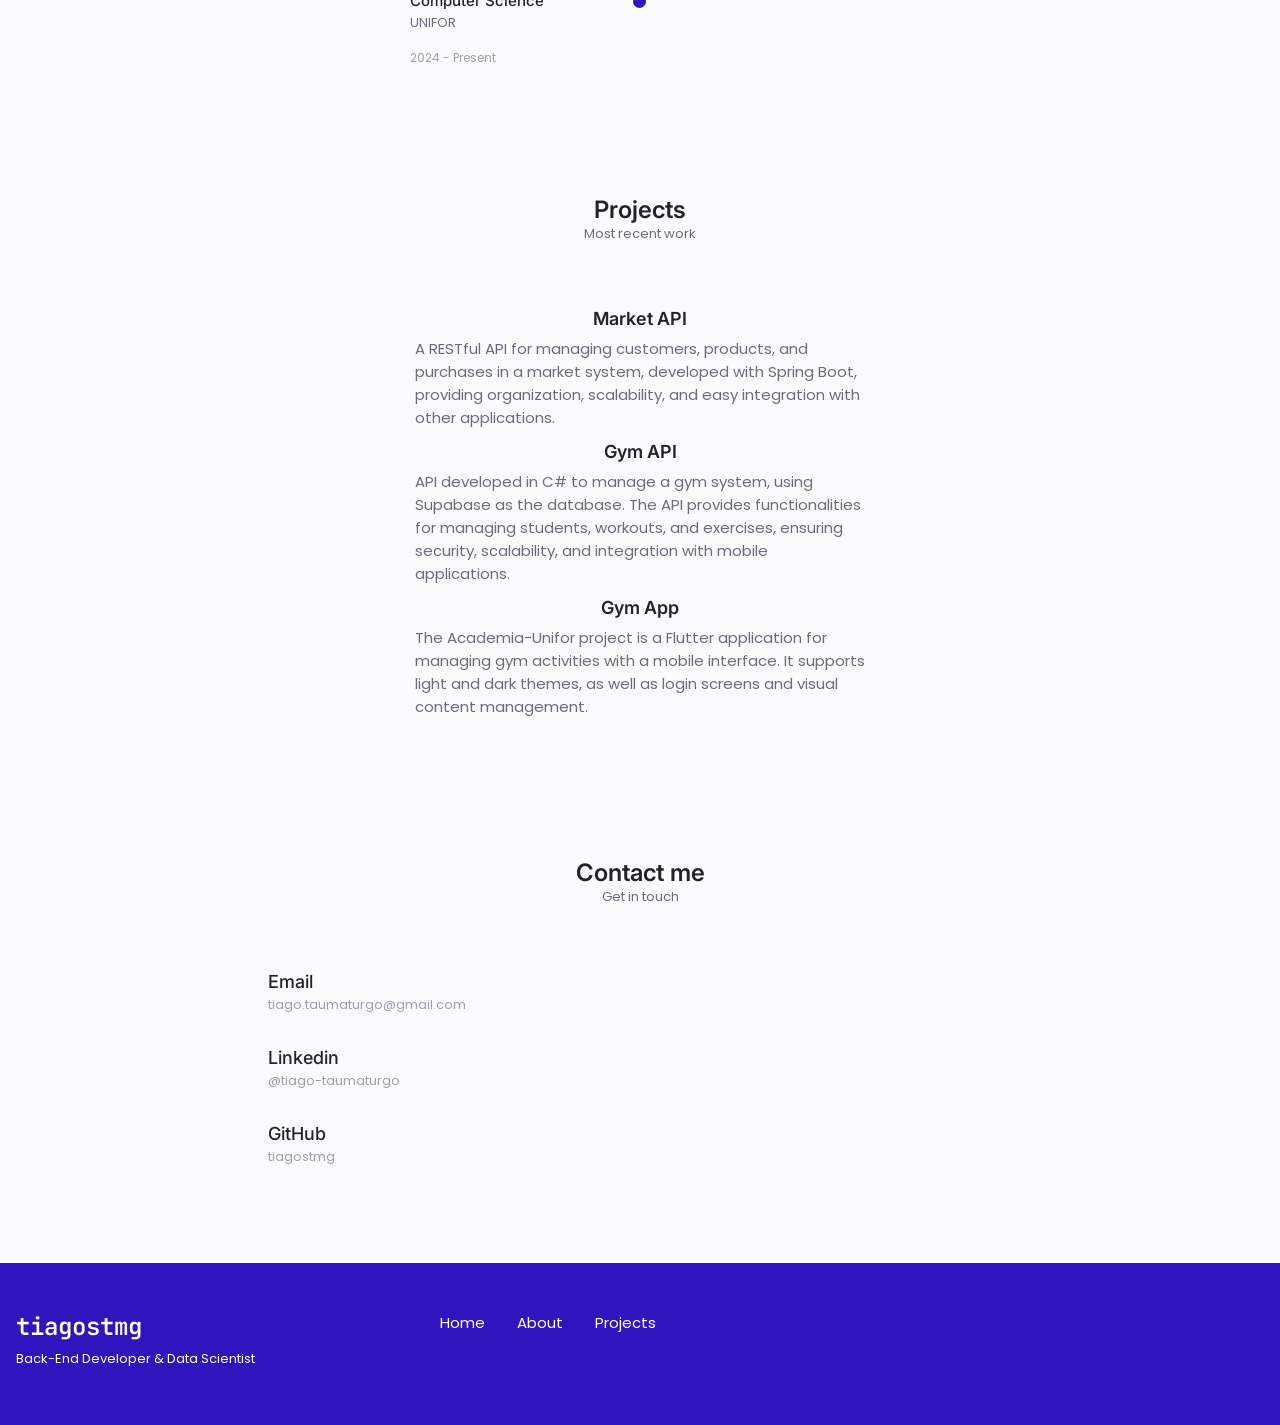
==== commit 6c6484da: "." ====
--- a/index.html
+++ b/index.html
@@ -7,6 +7,15 @@
     <link rel="stylesheet" href="style.css" />
     <link rel="stylesheet" href="Libraries/swiper-bundle.min.css" />
     <link rel="icon" type="image/png" href="Assets/favicon-32x32.png" />
+    <link
+      href="https://fonts.googleapis.com/css2?family=Poppins:wght@400;500;600&display=swap"
+      rel="stylesheet"
+    />
+
+    <link
+      href="https://fonts.googleapis.com/css2?family=Inter:wght@400;500;600&family=JetBrains+Mono:wght@500;600&display=swap"
+      rel="stylesheet"
+    />
   </head>
   <body>
     <!-- header  -->
--- a/style.css
+++ b/style.css
@@ -1,6 +1,37 @@
-@import url("https://fonts.googleapis.com/css2?family=Poppins:wght@400;500;600&display=swap");
-@import url("https://fonts.googleapis.com/css2?family=Inter:wght@400;500;600&display=swap");
-@import url("https://fonts.googleapis.com/css2?family=JetBrains+Mono:wght@400;500;600&display=swap");
+@font-face {
+  font-family: "Inter";
+  src: url("assets/fonts/Inter-Regular.woff2") format("woff2");
+  font-weight: 400;
+  font-style: normal;
+}
+
+@font-face {
+  font-family: "JetBrains Mono";
+  src: url("assets/fonts/JetBrainsMono-Medium.woff2") format("woff2");
+  font-weight: 500;
+  font-style: normal;
+}
+
+@font-face {
+  font-family: "Poppins";
+  src: url("assets/fonts/Poppins-Regular.woff2") format("woff2");
+  font-weight: 400;
+  font-style: normal;
+}
+
+@font-face {
+  font-family: "Poppins";
+  src: url("assets/fonts/Poppins-Medium.woff2") format("woff2");
+  font-weight: 500;
+  font-style: normal;
+}
+
+@font-face {
+  font-family: "Poppins";
+  src: url("assets/fonts/Poppins-SemiBold.woff2") format("woff2");
+  font-weight: 600;
+  font-style: normal;
+}
 
 :root {
   --header-height: 3rem;
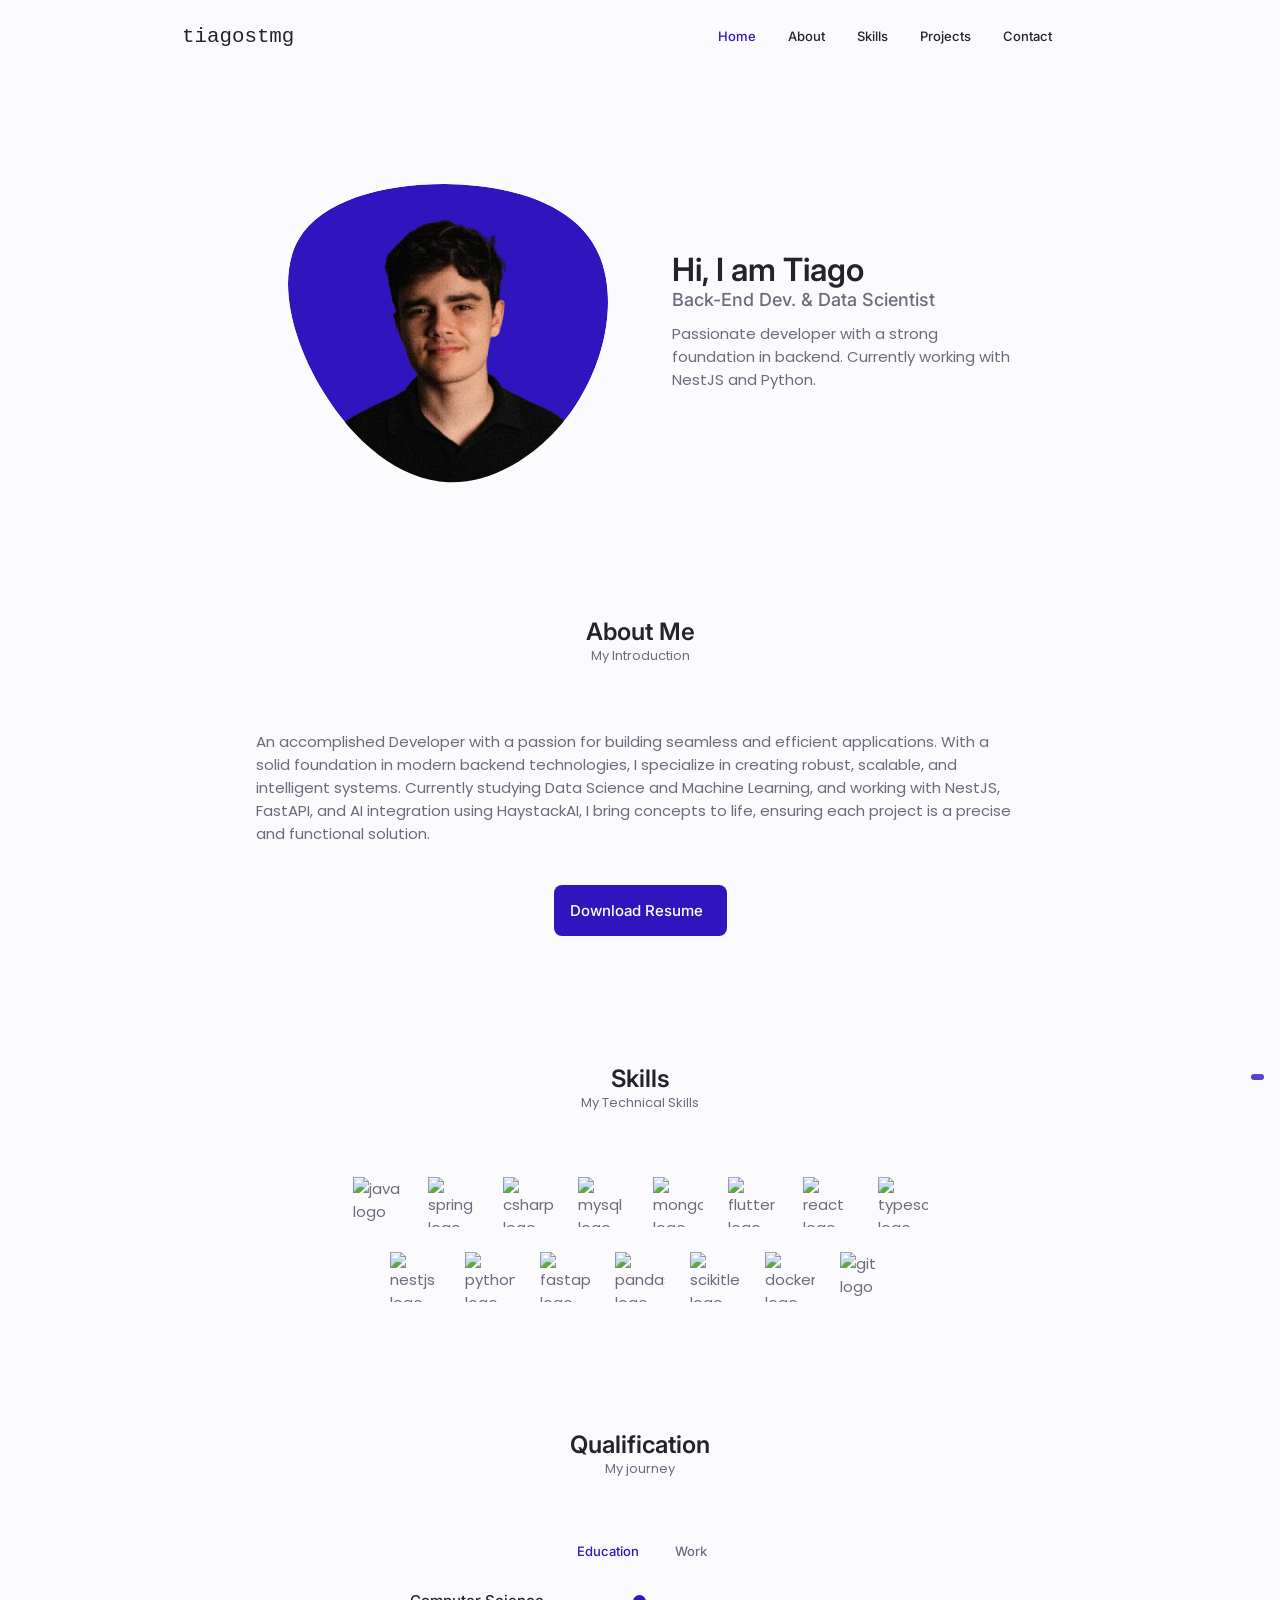
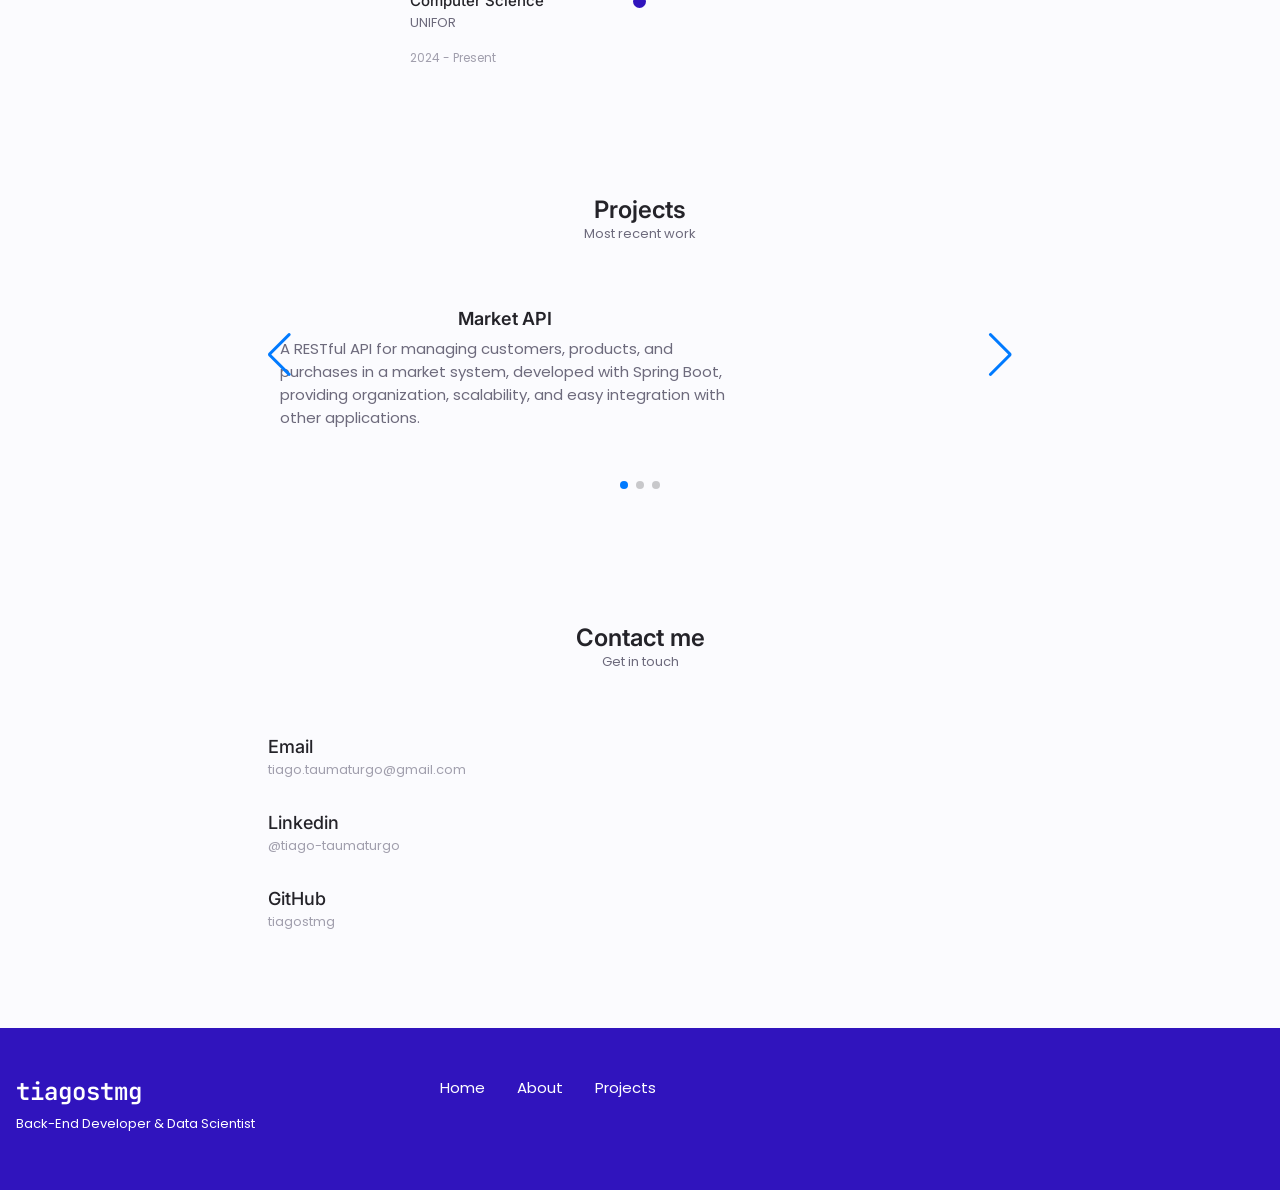
==== commit 02c4e1f8: "." ====
--- a/index.html
+++ b/index.html
@@ -5,7 +5,7 @@
     <meta name="viewport" content="width=device-width, initial-scale=1.0" />
     <title>Tiago Taumaturgo</title>
     <link rel="stylesheet" href="style.css" />
-    <link rel="stylesheet" href="Libraries/swiper-bundle.min.css" />
+    <link rel="stylesheet" href="swiper-bundle.min.css" />
     <link rel="icon" type="image/png" href="Assets/favicon-32x32.png" />
     <link
       href="https://fonts.googleapis.com/css2?family=Poppins:wght@400;500;600&display=swap"
@@ -638,7 +638,7 @@
     <a href="#home" class="scrollup" id="scroll-up">
       <i class="fa-solid fa-arrow-up scroll-up-icon"></i>
     </a>
-    <script src="Libraries/swiper-bundle.min.js"></script>
+    <script src="swiper-bundle.min.js"></script>
     <script
       src="https://kit.fontawesome.com/9b634c15bd.js"
       crossorigin="anonymous"
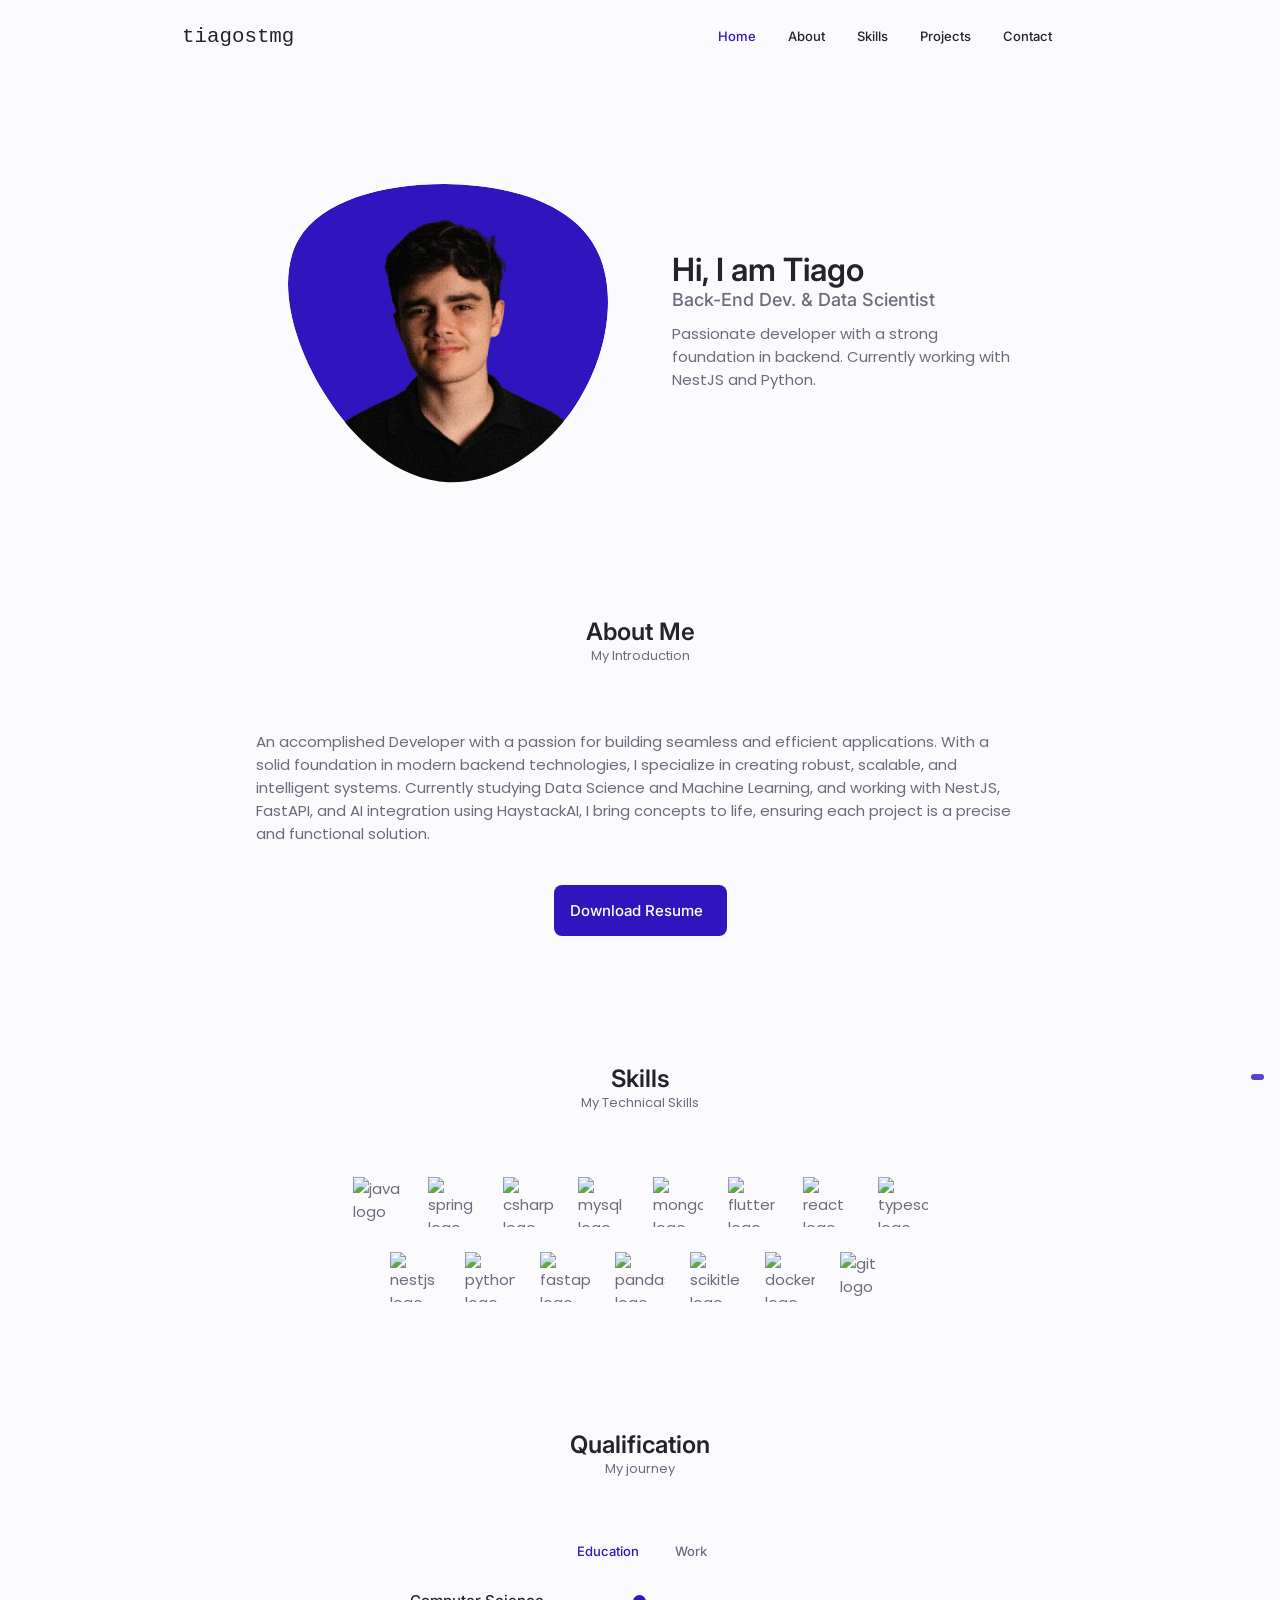
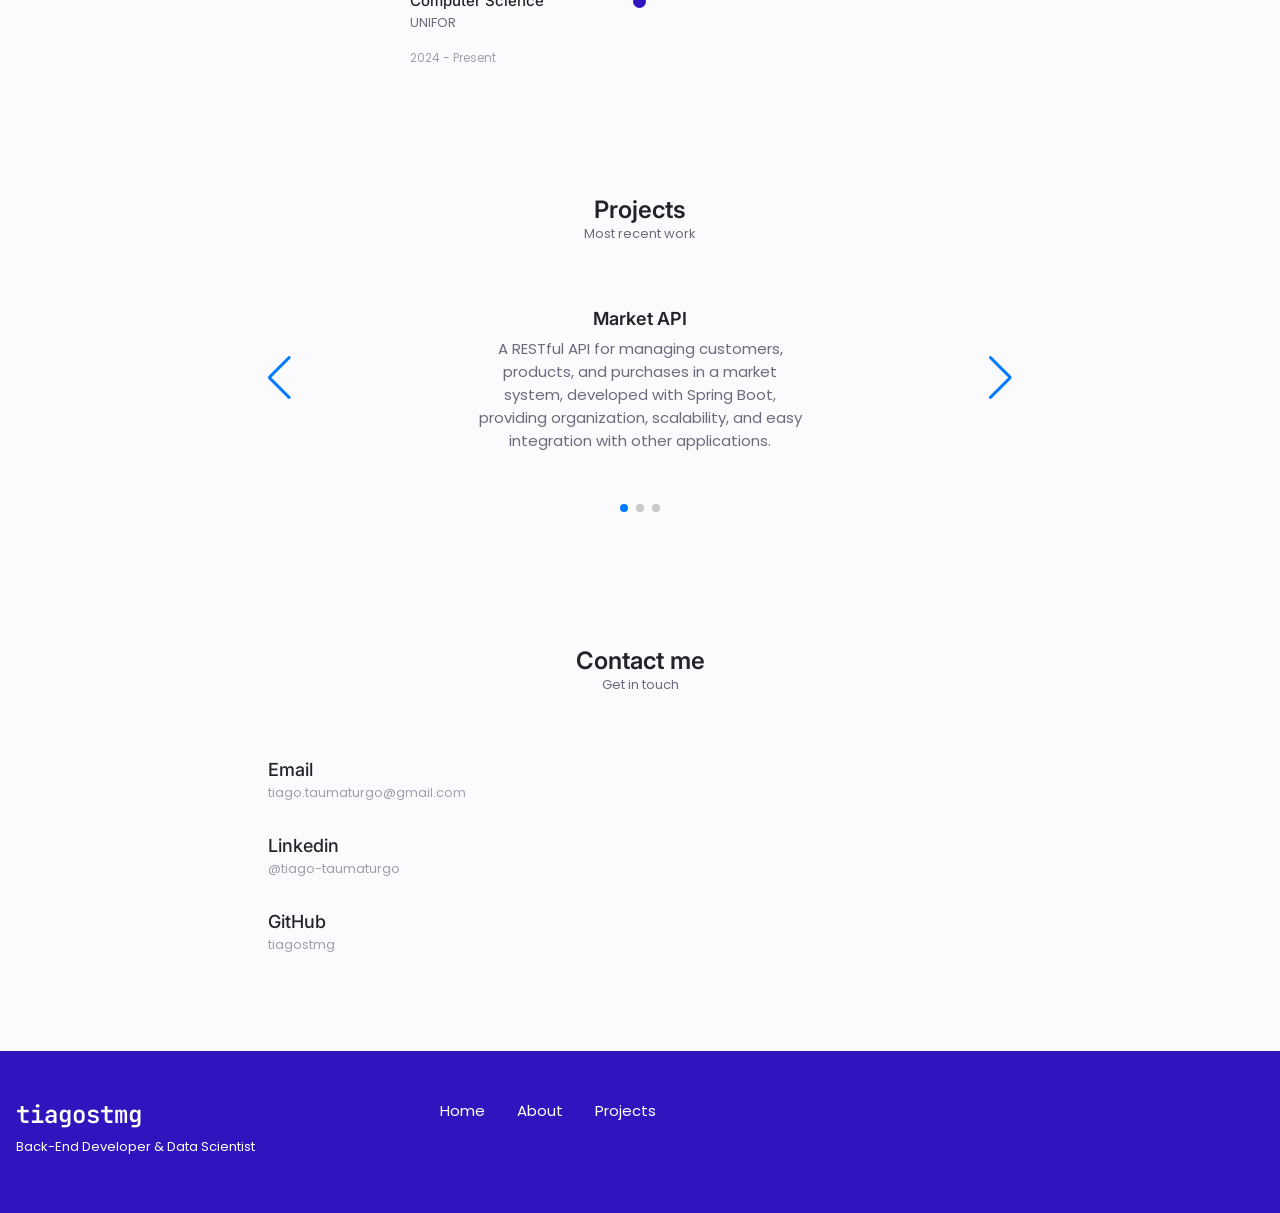
==== commit ad3e4733: "." ====
--- a/index.html
+++ b/index.html
@@ -533,10 +533,10 @@
           </div>
           <div class="swiper-angles">
             <div class="swiper-button-next">
-              <i class="fa-solid fa-angle-right swiper-icon"></i>
+              <!-- <i class="fa-solid fa-angle-right swiper-icon"></i> -->
             </div>
             <div class="swiper-button-prev">
-              <i class="fa-solid fa-angle-left swiper-icon"></i>
+              <!-- <i class="fa-solid fa-angle-left swiper-icon"></i> -->
             </div>
           </div>
           <div class="swiper-pagination"></div>
--- a/style.css
+++ b/style.css
@@ -724,12 +724,13 @@
 }
 
 .portfolio-content {
-  display: flex;
+  display: flex !important;
   flex-direction: column;
   align-items: center;
   justify-content: center;
   padding: 0 1.5rem;
   height: 100%;
+  text-align: center;
 }
 
 .portfolio-data {
@@ -737,7 +738,10 @@
   flex-direction: column;
   align-items: center;
   justify-content: center;
-  max-width: 50vh;
+  padding: 0 2rem;
+  max-width: 400px;
+  width: 100%;
+  text-align: center;
 }
 
 .portfolio-img {
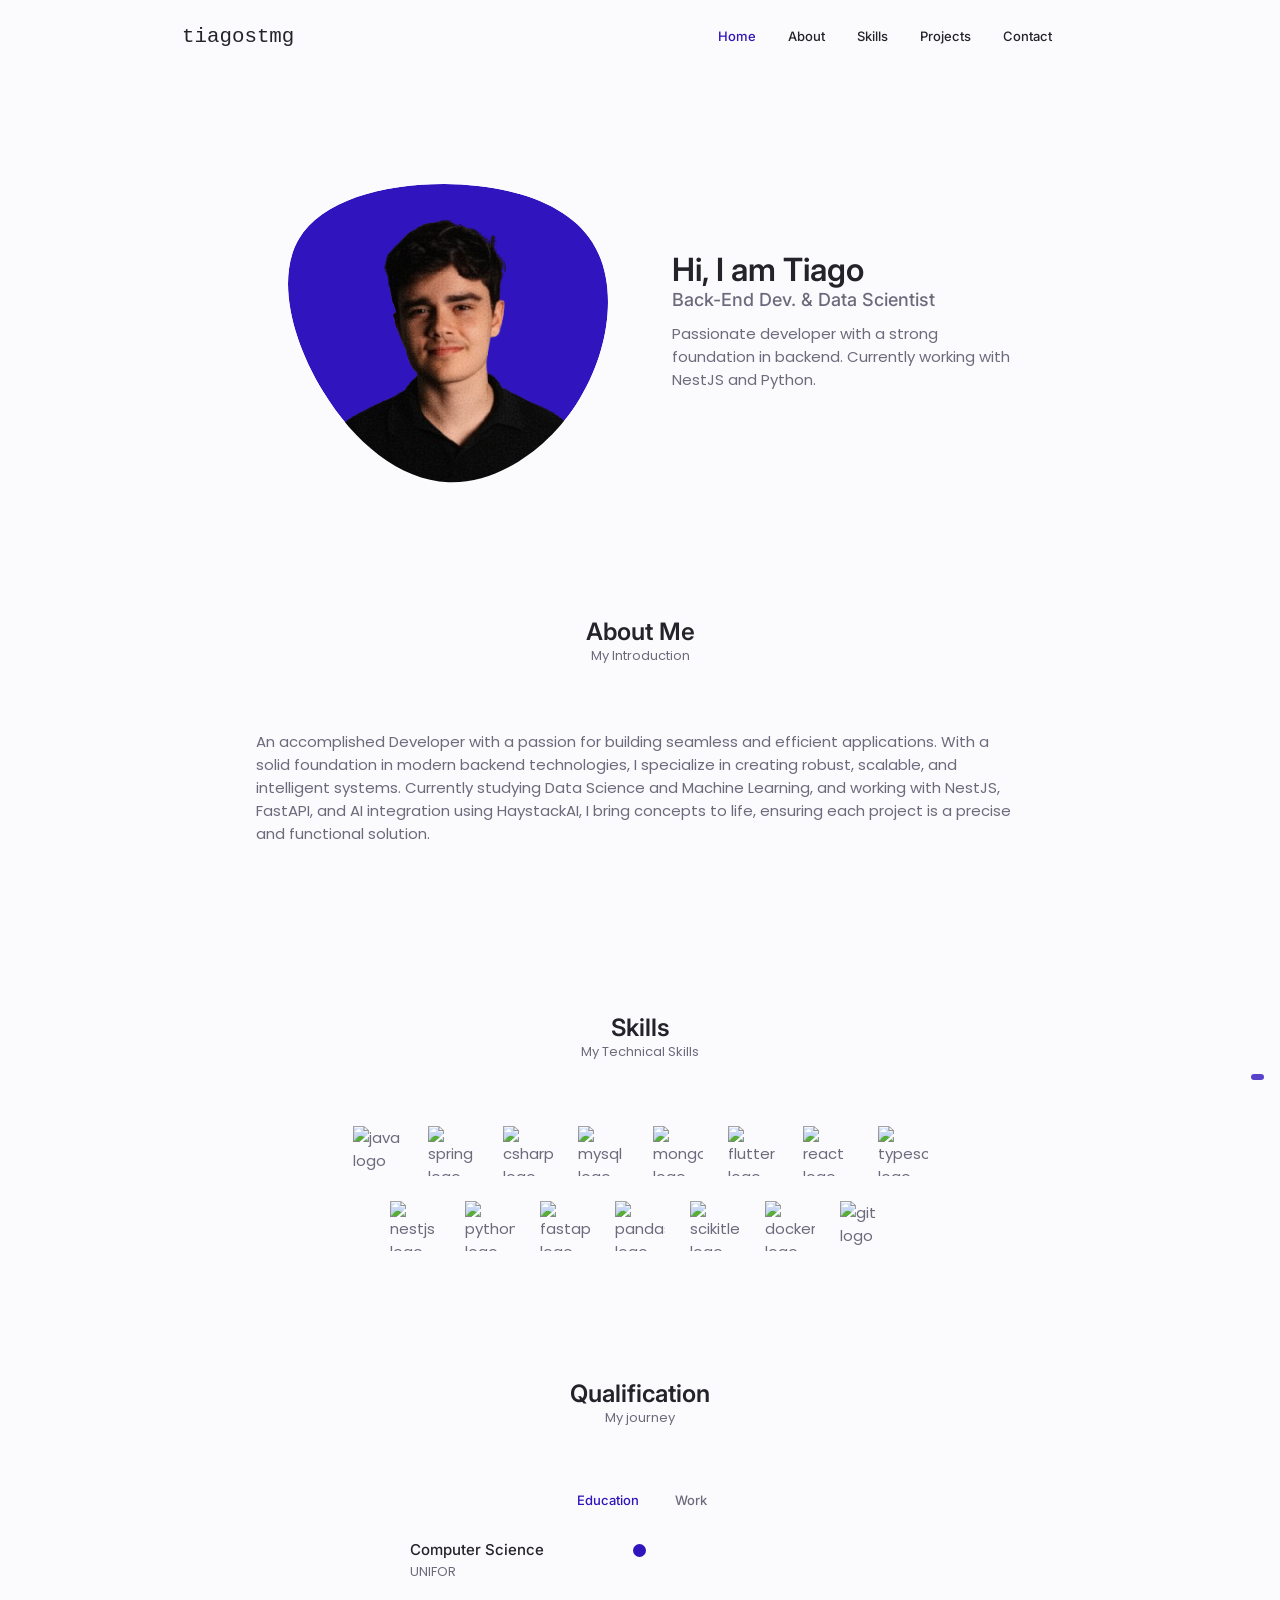
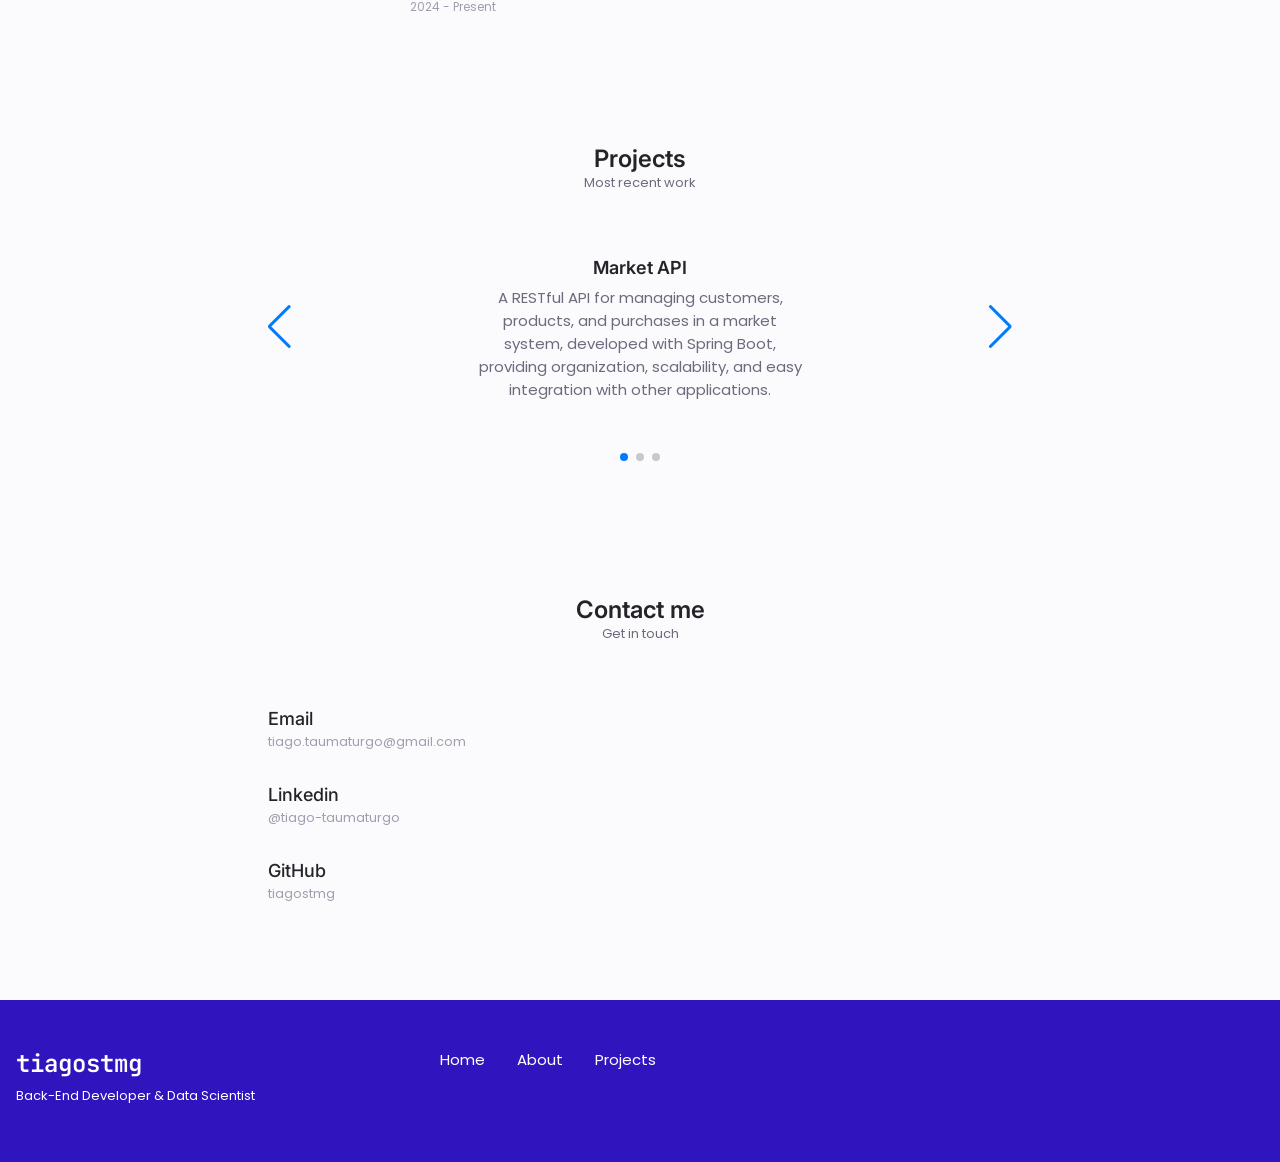
==== commit 31a96361: "bugs" ====
--- a/index.html
+++ b/index.html
@@ -185,7 +185,7 @@
               using HaystackAI, I bring concepts to life, ensuring each project
               is a precise and functional solution.
             </p>
-
+            <!-- 
             <div class="about-buttons">
               <a
                 download=""
@@ -197,6 +197,7 @@
                 ></i>
               </a>
             </div>
+             -->
           </div>
         </div>
       </section>
--- a/style.css
+++ b/style.css
@@ -386,10 +386,6 @@
   margin-bottom: var(--margin-bottom-0-2);
 }
 
-.home-scroll {
-  /* display: none; */
-}
-
 .home-scroll-button {
   color: var(--first-color);
   transition: 0.3s;
@@ -915,9 +911,7 @@
   flex-direction: column;
   row-gap: 1.5rem;
 }
-.footer-link {
-  /* hii  */
-}
+
 .footer-link:hover {
   color: var(--first-color-lighter);
   transition: 0.2s ease-in;
